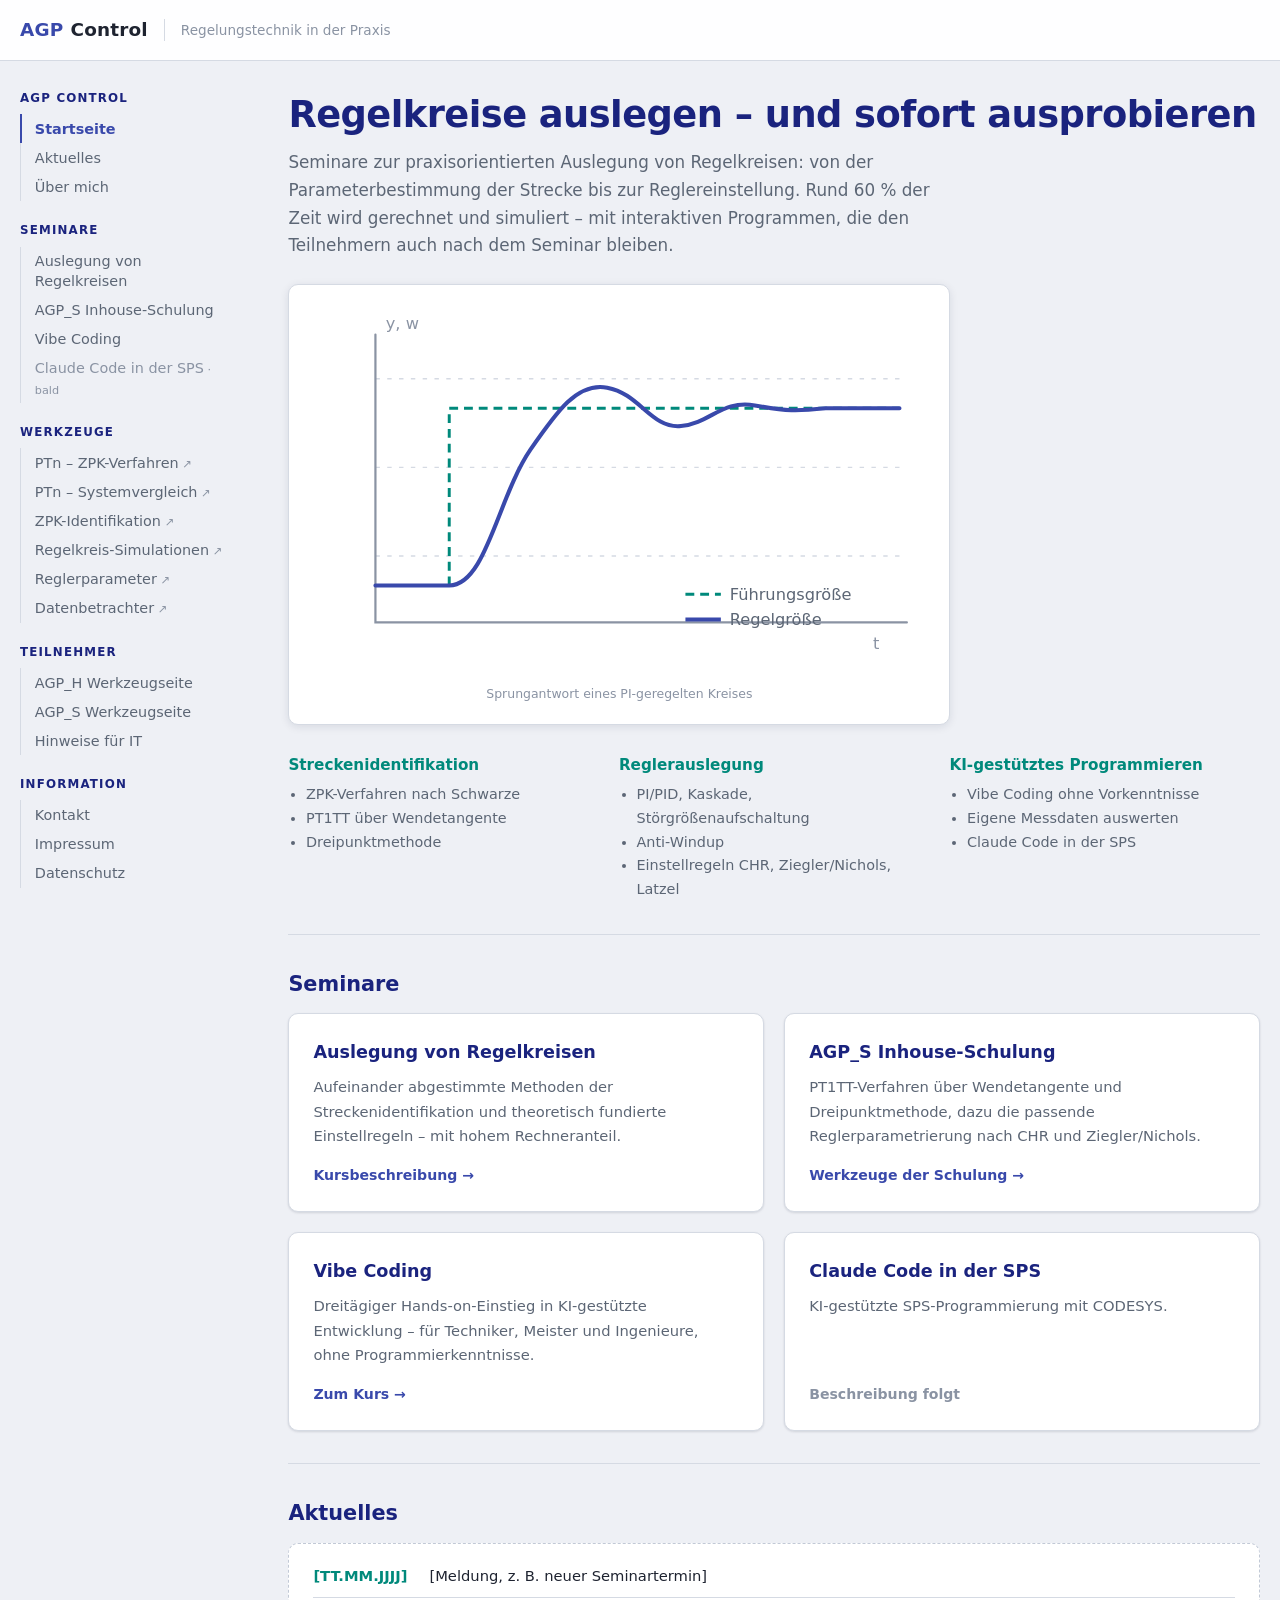
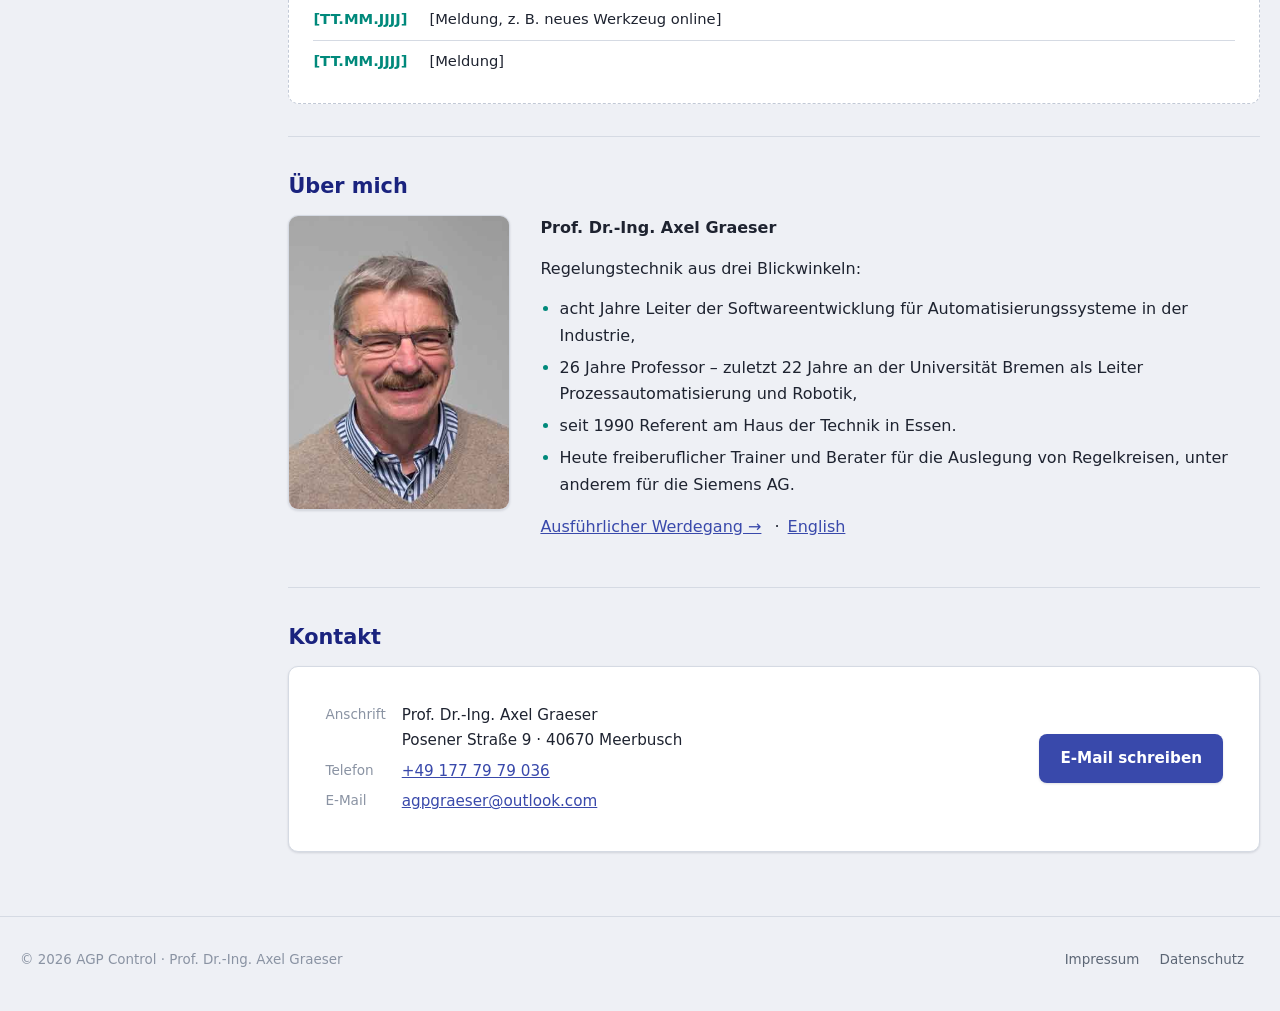
==== index.html @ 78b6de23 "Kurzprofil als Aufzaehlung (Startseite, ueber-mich, about) Co-Authored-By: Claude Opus 5.5 <noreply@" ====
<!DOCTYPE html>
<html lang="de">
<head>
  <meta charset="UTF-8" />
  <meta name="viewport" content="width=device-width, initial-scale=1.0" />
  <title>AGP Control – Regelungstechnik in der Praxis</title>
  <meta name="description" content="Seminare zur praxisorientierten Auslegung von Regelkreisen und interaktive Web-Programme zur Streckenidentifikation und Reglereinstellung." />
  <link rel="stylesheet" href="stil/agp-design-system.css" />
  <link rel="stylesheet" href="stil/seite.css" />
  <script src="stil/navigation.js" defer></script>
</head>
<body class="ohne-js">

<a class="skip" href="#inhalt">Zum Inhalt springen</a>

<!-- Die Navigationsleiste steht NICHT hier, sondern in stil/navigation.js. -->

<header class="kopf">
  <div class="wrap">
    <a class="marke" href="index.html"><b>AGP</b> Control</a>
    <span class="unterzeile">Regelungstechnik in der Praxis</span>
    <!-- Menü-Knopf für schmale Bildschirme setzt navigation.js hier ein -->
  </div>
</header>

<div class="rahmen">

  <nav id="seitennav" class="seitennav" aria-label="Hauptnavigation">
    <a href="index.html">Startseite</a>
  </nav>

  <main id="inhalt" class="inhalt">

    <!-- ===================== Willkommen ===================== -->
    <section>
      <h1>Regelkreise auslegen – und sofort ausprobieren</h1>
      <p class="vorspann">
        Seminare zur praxisorientierten Auslegung von Regelkreisen: von der
        Parameterbestimmung der Strecke bis zur Reglereinstellung. Rund
        60&nbsp;% der Zeit wird gerechnet und simuliert – mit interaktiven
        Programmen, die den Teilnehmern auch nach dem Seminar bleiben.
      </p>

      <figure class="hero-bild">
        <svg viewBox="0 0 420 250" role="img" aria-label="Sprungantwort eines geregelten Systems: Führungsgröße als Sprung, Regelgröße mit leichtem Überschwingen">
          <g stroke="var(--agp-border)" stroke-width="1">
            <line x1="45" y1="50"  x2="400" y2="50"  stroke-dasharray="3 5" />
            <line x1="45" y1="110" x2="400" y2="110" stroke-dasharray="3 5" />
            <line x1="45" y1="170" x2="400" y2="170" stroke-dasharray="3 5" />
          </g>
          <path d="M45 20 V215 H405" stroke="var(--agp-ink-faint)" stroke-width="1.5" fill="none" stroke-linecap="round" />
          <text x="52" y="16" font-size="11" fill="var(--agp-ink-faint)">y, w</text>
          <text x="382" y="233" font-size="11" fill="var(--agp-ink-faint)">t</text>
          <path d="M45 190 H95 V70 H400" fill="none"
                stroke="var(--agp-accent)" stroke-width="2" stroke-dasharray="6 4" />
          <path d="M45 190 H95
                   C 120 190 128 130 150 98
                   C 168 72 182 52 202 56
                   C 224 60 232 84 252 82
                   C 272 80 280 64 302 68
                   C 324 72 330 72 350 70
                   H400"
                fill="none" stroke="var(--agp-brand)" stroke-width="2.75"
                stroke-linecap="round" stroke-linejoin="round" />
          <g font-size="11" fill="var(--agp-ink-muted)">
            <line x1="255" y1="196" x2="279" y2="196" stroke="var(--agp-accent)" stroke-width="2" stroke-dasharray="6 4" />
            <text x="285" y="200">Führungsgröße</text>
            <line x1="255" y1="213" x2="279" y2="213" stroke="var(--agp-brand)" stroke-width="2.75" />
            <text x="285" y="217">Regelgröße</text>
          </g>
        </svg>
        <figcaption>Sprungantwort eines PI-geregelten Kreises</figcaption>
      </figure>

      <dl class="kompetenzen">
        <div>
          <dt>Streckenidentifikation</dt>
          <dd><ul>
            <li>ZPK-Verfahren nach Schwarze</li>
            <li>PT1TT über Wendetangente</li>
            <li>Dreipunktmethode</li>
          </ul></dd>
        </div>
        <div>
          <dt>Reglerauslegung</dt>
          <dd><ul>
            <li>PI/PID, Kaskade, Störgrößenaufschaltung</li>
            <li>Anti-Windup</li>
            <li>Einstellregeln CHR, Ziegler/Nichols, Latzel</li>
          </ul></dd>
        </div>
        <div>
          <dt>KI-gestütztes Programmieren</dt>
          <dd><ul>
            <li>Vibe Coding ohne Vorkenntnisse</li>
            <li>Eigene Messdaten auswerten</li>
            <li>Claude Code in der SPS</li>
          </ul></dd>
        </div>
      </dl>
    </section>

    <!-- ===================== Seminare ===================== -->
    <section id="seminare">
      <h2>Seminare</h2>
      <div class="raster raster-2">
        <a class="karte" href="hdt-kurs.html">
          <h3>Auslegung von Regelkreisen</h3>
          <p>Aufeinander abgestimmte Methoden der Streckenidentifikation und
             theoretisch fundierte Einstellregeln – mit hohem Rechneranteil.</p>
          <span class="pfeil">Kursbeschreibung →</span>
        </a>
        <a class="karte" href="siemens.html">
          <h3>AGP_S Inhouse-Schulung</h3>
          <p>PT1TT-Verfahren über Wendetangente und Dreipunktmethode, dazu die
             passende Reglerparametrierung nach CHR und Ziegler/Nichols.</p>
          <span class="pfeil">Werkzeuge der Schulung →</span>
        </a>
        <a class="karte" href="vibecoding.html">
          <h3>Vibe Coding</h3>
          <p>Dreitägiger Hands-on-Einstieg in KI-gestützte Entwicklung – für
             Techniker, Meister und Ingenieure, ohne Programmierkenntnisse.</p>
          <span class="pfeil">Zum Kurs →</span>
        </a>
        <div class="karte">
          <h3>Claude Code in der SPS</h3>
          <p>KI-gestützte SPS-Programmierung mit CODESYS.</p>
          <span class="pfeil" style="color:var(--agp-ink-faint)">Beschreibung folgt</span>
        </div>
      </div>
    </section>

    <!-- ===================== Aktuelles ===================== -->
    <section id="aktuelles">
      <h2>Aktuelles</h2>
      <div class="meldungen">
        <!-- Neueste Meldung oben. Platzhalter – Inhalte bitte ersetzen. -->
        <ol>
          <li><time>[TT.MM.JJJJ]</time><span>[Meldung, z.&nbsp;B. neuer Seminartermin]</span></li>
          <li><time>[TT.MM.JJJJ]</time><span>[Meldung, z.&nbsp;B. neues Werkzeug online]</span></li>
          <li><time>[TT.MM.JJJJ]</time><span>[Meldung]</span></li>
        </ol>
      </div>
    </section>

    <!-- ===================== Über mich ===================== -->
    <section id="profil">
      <h2>Über mich</h2>
      <div class="profil">
        <img class="profil-foto" src="bilder/portrait-graeser.jpg"
             width="355" height="473" loading="lazy"
             alt="Porträt Prof. Dr.-Ing. Axel Graeser" />
        <div>
          <p><strong>Prof. Dr.-Ing. Axel Graeser</strong></p>
          <!-- Kurzprofil aus 20_Texte\ueber-mich.md -->
          <p>Regelungstechnik aus drei Blickwinkeln:</p>
          <ul class="profil-liste">
            <li>acht Jahre Leiter der Softwareentwicklung für Automatisierungssysteme in der Industrie,</li>
            <li>26&nbsp;Jahre Professor – zuletzt 22&nbsp;Jahre an der Universität Bremen als Leiter Prozessautomatisierung und Robotik,</li>
            <li>seit 1990 Referent am Haus der Technik in Essen.</li>
            <li>Heute freiberuflicher Trainer und Berater für die Auslegung von Regelkreisen, unter anderem für die Siemens AG.</li>
          </ul>
          <p><a href="ueber-mich.html">Ausführlicher Werdegang →</a>
             &ensp;·&ensp;<a href="about.html" hreflang="en" lang="en">English</a></p>
        </div>
      </div>
    </section>

    <!-- ===================== Kontakt ===================== -->
    <section id="kontakt">
      <h2>Kontakt</h2>
      <div class="kontakt-karte">
        <dl>
          <dt>Anschrift</dt>
          <dd>Prof. Dr.-Ing. Axel Graeser<br />Posener Straße 9 · 40670 Meerbusch</dd>
          <dt>Telefon</dt>
          <dd><a href="tel:+491777979036">+49 177 79 79 036</a></dd>
          <dt>E-Mail</dt>
          <dd><a href="mailto:agpgraeser@outlook.com">agpgraeser@outlook.com</a></dd>
        </dl>
        <a class="btn btn-voll" href="mailto:agpgraeser@outlook.com">E-Mail schreiben</a>
      </div>
    </section>

  </main>
</div>

<footer class="fuss">
  <div class="wrap" style="width:min(1240px, 100% - 2.5rem)">
    <span>© 2026 AGP Control · Prof. Dr.-Ing. Axel Graeser</span>
    <span>
      <a href="impressum.html">Impressum</a>
      <a href="datenschutz.html">Datenschutz</a>
    </span>
  </div>
</footer>

</body>
</html>
---- stil/agp-design-system.css ----
/* ============================================================================
   AGP·Control – Design System  v1.0
   Gemeinsame Designsprache für die Regelungstechnik-Web-Apps
   (PT1TT, PTkPTn, RegelkreisZustandsDemo, HdT-PI-Regelkreis, …)

   Einbinden:   <link rel="stylesheet" href="agp-design-system.css">
   Alle Klassen/Variablen sind mit  agp-  bzw.  --agp-  präfixiert, damit sie
   nicht mit vorhandenem App-CSS oder MUI kollidieren.

   Aufbau:  1) Tokens  2) App-Shell  3) Karten  4) Formulare/Felder
            5) Segmented Control  6) Checkbox/Toggle  7) Buttons
            8) Badges/Hinweise  9) Diagramm-Karten  10) Dark Mode
   ========================================================================== */

/* ── 1) Design-Tokens ─────────────────────────────────────────────────── */
:root {
  /* Markenfarben (aus dem Bestand der Apps abgeleitet) */
  --agp-brand:        #3949ab;   /* Indigo – Primärfarbe, Buttons, aktive Zustände */
  --agp-brand-strong: #283593;
  --agp-brand-deep:   #1a237e;   /* Header-Verlauf, Überschriften */
  --agp-brand-tint:   #e8eaf6;   /* helle Fläche, Sekundärbutton */
  --agp-accent:       #00897b;   /* Teal – Messgrößen / Stellgröße / Datenspur */

  /* Semantische Farben (getrennt vom Marken-Akzent) */
  --agp-ok:      #2e7d32;
  --agp-ok-bg:   #e8f5e9;
  --agp-ok-brd:  #a5d6a7;
  --agp-warn:    #8d6e00;
  --agp-warn-bg: #fff8e1;
  --agp-warn-brd:#ffe082;
  --agp-err:     #c62828;
  --agp-err-bg:  #ffebee;
  --agp-err-brd: #ef9a9a;

  /* Neutrale – leicht ins Indigo gezogen, damit sie „gewählt“ wirken */
  --agp-bg:      #eef0f5;   /* Seitenhintergrund */
  --agp-surface: #ffffff;   /* Karten, Panel */
  --agp-surface-2:#f7f8fb;  /* eingebettete Fläche, Input-Hintergrund */
  --agp-border:  #d5dae3;
  --agp-border-strong:#c2c9d6;
  --agp-ink:     #1e2330;   /* Haupttext */
  --agp-ink-muted:#5c6675;  /* Labels, Sekundärtext */
  --agp-ink-faint:#8a93a3;  /* Hinweise, Einheiten */

  /* Radien / Schatten / Ringe */
  --agp-r-sm: 6px;
  --agp-r-md: 8px;
  --agp-r-lg: 10px;
  --agp-shadow-1: 0 1px 3px rgba(20,28,55,.08), 0 1px 2px rgba(20,28,55,.06);
  --agp-shadow-2: 0 2px 8px rgba(20,28,55,.10);
  --agp-ring: 0 0 0 3px rgba(57,73,171,.28);   /* Fokusring */

  /* Typografie – ehrliche System-Stacks (keine externen Fonts, kein CDN) */
  --agp-font: system-ui, -apple-system, "Segoe UI", Roboto, Arial, sans-serif;
  --agp-mono: ui-monospace, "Cascadia Code", "Segoe UI Mono", Consolas, monospace;
  --agp-fs-xs: 0.72rem;
  --agp-fs-sm: 0.82rem;   /* Standard-UI-Größe der Apps */
  --agp-fs-md: 0.9rem;
  --agp-fs-lg: 1rem;
  --agp-fs-xl: 1.25rem;

  /* Abstände (4er-Raster) */
  --agp-sp-1: 4px;
  --agp-sp-2: 8px;
  --agp-sp-3: 12px;
  --agp-sp-4: 16px;
  --agp-sp-5: 24px;

  /* Kennzahlen der App-Shell */
  --agp-panel-min: 300px;  /* Mindestbreite des Parameter-Panels (Schutz auf schmalen Screens) */
  --agp-header-h: 56px;
}

/* ── 2) App-Shell: Header + Links/Rechts-Layout ───────────────────────── */
.agp-app {
  font-family: var(--agp-font);
  color: var(--agp-ink);
  background: var(--agp-bg);
  min-height: 100vh;
}

.agp-header {
  height: var(--agp-header-h);
  background: linear-gradient(100deg, var(--agp-brand-deep), var(--agp-brand-strong));
  color: #fff;
  display: flex;
  align-items: center;
  gap: var(--agp-sp-3);
  padding: 0 var(--agp-sp-4);
  box-shadow: var(--agp-shadow-2);
}
/* Markenzeichen + Wortmarke (Wiedererkennung über alle Apps) */
.agp-brand { display: flex; align-items: center; gap: 10px; }
.agp-brand__mark { width: 30px; height: 30px; flex: 0 0 auto; display: block; }
.agp-brand__word {
  font-weight: 700; font-size: var(--agp-fs-md); letter-spacing: .02em; white-space: nowrap;
}
.agp-brand__word b { font-weight: 800; }
.agp-header__sep { width: 1px; height: 26px; background: rgba(255,255,255,.28); }
.agp-header__title { font-size: var(--agp-fs-md); font-weight: 600; }
.agp-header__title small { display: block; font-size: var(--agp-fs-xs); opacity: .72; font-weight: 400; }
.agp-header__spacer { margin-left: auto; }
.agp-header__actions { display: flex; align-items: center; gap: var(--agp-sp-2); }

/* Zwei-Spalten-Arbeitsfläche: 1/3 Parameter links, 2/3 Ausgabe rechts.
   1fr:2fr ergibt exakt das bevorzugte Verhältnis; minmax schützt das Panel
   auf schmalen Bildschirmen vor dem Zusammenquetschen. */
.agp-workspace {
  display: grid;
  grid-template-columns: minmax(var(--agp-panel-min), 1fr) 2fr;
  gap: var(--agp-sp-3);
  padding: var(--agp-sp-3);
  align-items: start;
}
.agp-panel { display: flex; flex-direction: column; gap: var(--agp-sp-3); }
.agp-output { display: flex; flex-direction: column; gap: var(--agp-sp-3); min-width: 0; }

@media (max-width: 860px) {
  .agp-workspace { grid-template-columns: 1fr; }
}

/* ── 3) Karten ────────────────────────────────────────────────────────── */
.agp-card {
  background: var(--agp-surface);
  border: 1px solid var(--agp-border);
  border-radius: var(--agp-r-lg);
  box-shadow: var(--agp-shadow-1);
  padding: var(--agp-sp-3) var(--agp-sp-4) var(--agp-sp-4);
}
.agp-card__head {
  display: flex; align-items: center; justify-content: space-between; gap: var(--agp-sp-2);
  margin: 0 0 var(--agp-sp-3);
  padding-bottom: var(--agp-sp-2);
  border-bottom: 1px solid var(--agp-border);
}
.agp-card__title {
  margin: 0;
  font-size: var(--agp-fs-sm);
  font-weight: 700;
  letter-spacing: .04em;
  text-transform: uppercase;
  color: var(--agp-brand-deep);
  display: flex; align-items: center; gap: 8px;
}
/* dezenter farbiger Punkt statt Emoji – konsistent, druckbar */
.agp-card__title::before {
  content: ""; width: 8px; height: 8px; border-radius: 50%;
  background: var(--agp-accent); flex: 0 0 auto;
}
.agp-card__title.is-brand::before { background: var(--agp-brand); }

/* ── 4) Formulare: kompaktes Label/Wert-Raster ────────────────────────── */
/* Dichte wie in den kompakten Apps: Paare aus Label + schmalem Zahlenfeld. */
.agp-grid {
  display: grid;
  grid-template-columns: repeat(var(--agp-grid-cols, 2), max-content minmax(76px, 1fr));
  column-gap: var(--agp-sp-2);
  row-gap: var(--agp-sp-2);
  align-items: center;
}
.agp-grid--1 { --agp-grid-cols: 1; }
.agp-grid--2 { --agp-grid-cols: 2; }
.agp-grid--3 { --agp-grid-cols: 3; }

/* Volle Label/Wert-Zeile (breite Felder, Textfelder) */
.agp-field { display: flex; align-items: center; justify-content: space-between; gap: var(--agp-sp-2); }

.agp-label {
  font-size: var(--agp-fs-sm);
  font-weight: 500;
  color: var(--agp-ink-muted);
  white-space: nowrap;
}
.agp-label--help { cursor: help; border-bottom: 1px dotted var(--agp-border-strong); }

.agp-input, .agp-select, .agp-textarea {
  width: 100%;
  min-width: 0;                /* darf im Grid/Flex schrumpfen */
  max-width: 100%;
  box-sizing: border-box;
  font-family: inherit;
  font-size: var(--agp-fs-sm);
  color: var(--agp-ink);
  background: var(--agp-surface-2);
  border: 1px solid var(--agp-border);
  border-radius: var(--agp-r-sm);
  padding: 5px 8px;
  transition: border-color .15s, box-shadow .15s, background .15s;
}
.agp-input { text-align: right; font-variant-numeric: tabular-nums; }
.agp-input--text { text-align: left; font-variant-numeric: normal; }   /* für Namen, Vektoren usw. */
.agp-textarea { text-align: left; font-family: var(--agp-mono); resize: vertical; min-height: 54px; }
.agp-input:focus, .agp-select:focus, .agp-textarea:focus {
  outline: none;
  border-color: var(--agp-brand);
  background: var(--agp-surface);
  box-shadow: var(--agp-ring);
}
.agp-input:disabled, .agp-select:disabled { opacity: .45; cursor: not-allowed; }

/* Berechnetes / schreibgeschütztes Feld – grün (Bestandskonvention der Apps) */
.agp-input--readonly {
  background: var(--agp-ok-bg);
  border-color: var(--agp-ok-brd);
  color: var(--agp-ok);
  font-weight: 600;
}
/* Fehlerhafter Wert */
.agp-input--error { border-color: var(--agp-err); background: var(--agp-err-bg); }

.agp-hint { font-size: var(--agp-fs-xs); color: var(--agp-ink-faint); margin-top: -2px; }
.agp-unit { font-size: var(--agp-fs-xs); color: var(--agp-ink-faint); }

/* ── 5) Segmented Control ─────────────────────────────────────────────── */
/* EIN Muster für „zwischen Darstellungen wählen“ – ersetzt die bisher
   uneinheitlichen ToggleButtonGroup (PT1TT) und <select> (Regelkreis). */
.agp-segmented {
  display: inline-flex;
  background: var(--agp-surface-2);
  border: 1px solid var(--agp-border);
  border-radius: var(--agp-r-md);
  padding: 2px;
  gap: 2px;
  max-width: 100%;
  overflow-x: auto;
}
.agp-segmented button {
  appearance: none; border: none; cursor: pointer;
  font-family: inherit; font-size: var(--agp-fs-sm); font-weight: 600; white-space: nowrap;
  color: var(--agp-ink-muted);
  background: transparent;
  padding: 5px 12px;
  border-radius: 6px;
  transition: background .15s, color .15s, box-shadow .15s;
}
.agp-segmented button:hover:not([aria-pressed="true"]) { color: var(--agp-ink); }
.agp-segmented button[aria-pressed="true"] {
  background: var(--agp-brand);
  color: #fff;
  box-shadow: var(--agp-shadow-1);
}
.agp-segmented button:disabled { opacity: .4; cursor: not-allowed; }

/* ── 6) Checkbox / Toggle-Zeile ───────────────────────────────────────── */
.agp-check {
  display: flex; align-items: center; gap: var(--agp-sp-2);
  font-size: var(--agp-fs-sm); color: var(--agp-ink-muted); cursor: pointer;
}
.agp-check input[type="checkbox"] {
  width: 17px; height: 17px; accent-color: var(--agp-brand); cursor: pointer; flex: 0 0 auto;
}
.agp-check--switch input[type="checkbox"] { width: 34px; height: 18px; }  /* optionaler Schalter-Look via accent */

/* ── 7) Buttons ───────────────────────────────────────────────────────── */
.agp-btn {
  appearance: none; cursor: pointer; font-family: inherit;
  font-size: var(--agp-fs-sm); font-weight: 600; line-height: 1;
  display: inline-flex; align-items: center; justify-content: center; gap: 6px;
  padding: 8px 14px;
  border-radius: var(--agp-r-md);
  border: 1px solid transparent;
  transition: background .15s, border-color .15s, opacity .15s, transform .05s;
}
.agp-btn:active { transform: translateY(1px); }
.agp-btn:focus-visible { outline: none; box-shadow: var(--agp-ring); }
.agp-btn:disabled { opacity: .45; cursor: not-allowed; }
.agp-btn--primary   { background: var(--agp-brand); color: #fff; }
.agp-btn--primary:hover:not(:disabled)   { background: var(--agp-brand-strong); }
.agp-btn--secondary { background: var(--agp-brand-tint); color: var(--agp-brand-strong); }
.agp-btn--secondary:hover:not(:disabled) { background: #d5d9f0; }
.agp-btn--ghost     { background: transparent; border-color: var(--agp-border-strong); color: var(--agp-ink-muted); }
.agp-btn--ghost:hover:not(:disabled)     { border-color: var(--agp-brand); color: var(--agp-brand); }
.agp-btn--success   { background: var(--agp-ok); color: #fff; }
.agp-btn--success:hover:not(:disabled)   { filter: brightness(1.06); }
.agp-btn--sm { padding: 5px 10px; font-size: var(--agp-fs-xs); }
.agp-btn--block { width: 100%; }
/* Button im Header (auf dem Verlauf) */
.agp-header .agp-btn--ghost { border-color: rgba(255,255,255,.5); color: #fff; }
.agp-header .agp-btn--ghost:hover { background: rgba(255,255,255,.14); color: #fff; }

/* ── 8) Badges / Meldungen ────────────────────────────────────────────── */
.agp-badge {
  display: inline-flex; align-items: center; gap: 6px;
  font-size: var(--agp-fs-xs); font-weight: 600;
  padding: 3px 10px; border-radius: 999px;
  background: rgba(255,255,255,.16); color: #fff;
}
.agp-badge::before { content: ""; width: 7px; height: 7px; border-radius: 50%; background: currentColor; }
.agp-badge.is-ok   { background: rgba(46,125,50,.22);  color: #b9f6ca; }
.agp-badge.is-err  { background: rgba(198,40,40,.24);  color: #ffcdd2; }

/* Inline-Kennwert-Chip (z. B. „YSQ: 0,0421“) */
.agp-chip {
  font-size: var(--agp-fs-xs); color: var(--agp-ink-muted);
  font-variant-numeric: tabular-nums;
  background: var(--agp-surface-2); border: 1px solid var(--agp-border);
  border-radius: 999px; padding: 2px 8px;
}

.agp-msg { border-radius: var(--agp-r-md); padding: 9px 12px; font-size: var(--agp-fs-sm); }
.agp-msg--ok   { background: var(--agp-ok-bg);   border: 1px solid var(--agp-ok-brd);   color: var(--agp-ok); }
.agp-msg--warn { background: var(--agp-warn-bg); border: 1px solid var(--agp-warn-brd); color: var(--agp-warn); }
.agp-msg--err  { background: var(--agp-err-bg);  border: 1px solid var(--agp-err-brd);  color: var(--agp-err); }

/* ── 9) Diagramm-Karte ────────────────────────────────────────────────── */
.agp-chart-card { padding-bottom: var(--agp-sp-2); }
.agp-chart-card .agp-card__head { border-bottom: none; margin-bottom: var(--agp-sp-1); }
.agp-chart { width: 100%; min-height: 220px; }

/* Datenreihen-Farben für Plotly & Co. (als Referenz):
   Regelgröße/Ausgang  var(--agp-brand)   #3949ab
   Sollwert/Führung    #9e9e9e (gestrichelt)
   Stellgröße          var(--agp-accent)  #00897b
   Regelabweichung     var(--agp-err)     #c62828
   Zustände x_i        #8e24aa #fb8c00 #00acc1 #7cb342 #5d4037 … */

/* ── 10) Dark Mode ────────────────────────────────────────────────────── */
/* Token-Ebene umdefinieren; Komponenten oben nutzen nur Tokens. */
@media (prefers-color-scheme: dark) {
  :root {
    --agp-brand:        #7c8cff;
    --agp-brand-strong: #6675e6;
    --agp-brand-deep:   #aab4ff;
    --agp-brand-tint:   #262c40;
    --agp-accent:       #4dd0c4;
    --agp-ok: #81c784; --agp-ok-bg: #17301c; --agp-ok-brd: #2e5a34;
    --agp-warn: #ffcf6b; --agp-warn-bg: #33290b; --agp-warn-brd: #6b5615;
    --agp-err: #ef9a9a; --agp-err-bg: #331314; --agp-err-brd: #6b2b2d;
    --agp-bg: #12151d; --agp-surface: #1b2029; --agp-surface-2: #232a35;
    --agp-border: #2b3240; --agp-border-strong: #3a4353;
    --agp-ink: #e6e9f0; --agp-ink-muted: #a4adbd; --agp-ink-faint: #7a8494;
    --agp-shadow-1: 0 1px 3px rgba(0,0,0,.4);
    --agp-shadow-2: 0 2px 10px rgba(0,0,0,.5);
    --agp-ring: 0 0 0 3px rgba(124,140,255,.35);
  }
  .agp-header { background: linear-gradient(100deg, #1a2033, #232b45); }
}
/* Explizite Umschaltung durch den Nutzer gewinnt in beide Richtungen */
:root[data-theme="light"] {
  --agp-brand: #3949ab; --agp-brand-strong:#283593; --agp-brand-deep:#1a237e;
  --agp-brand-tint:#e8eaf6; --agp-accent:#00897b;
  --agp-bg:#eef0f5; --agp-surface:#fff; --agp-surface-2:#f7f8fb;
  --agp-border:#d5dae3; --agp-border-strong:#c2c9d6;
  --agp-ink:#1e2330; --agp-ink-muted:#5c6675; --agp-ink-faint:#8a93a3;
}
:root[data-theme="dark"] {
  --agp-brand:#7c8cff; --agp-brand-strong:#6675e6; --agp-brand-deep:#aab4ff;
  --agp-brand-tint:#262c40; --agp-accent:#4dd0c4;
  --agp-bg:#12151d; --agp-surface:#1b2029; --agp-surface-2:#232a35;
  --agp-border:#2b3240; --agp-border-strong:#3a4353;
  --agp-ink:#e6e9f0; --agp-ink-muted:#a4adbd; --agp-ink-faint:#7a8494;
}

@media (prefers-reduced-motion: reduce) {
  * { transition: none !important; }
}
---- stil/seite.css ----
/* ---------------------------------------------------------------
   seite.css – Layout von agpcontrol.com
   Setzt auf agp-design-system.css auf: Farben, Radien, Schatten und
   Schriften kommen von dort. Hier steht nur, wie die Seite gebaut ist.
   Eine Datei fuer alle Seiten – wer hier etwas aendert, aendert es
   ueberall.
   --------------------------------------------------------------- */

html { scroll-behavior: smooth; }

body {
  margin: 0;
  background: var(--agp-bg);
  color: var(--agp-ink);
  font-family: var(--agp-font);
  line-height: 1.65;
  -webkit-font-smoothing: antialiased;
}

/* Gemeinsame Spaltenbreite: nie breiter als 1100px, immer 20px Luft */
.wrap { width: min(1100px, 100% - 2.5rem); margin-inline: auto; }

a { color: var(--agp-brand); }

/* Sprungmarke fuer Tastaturnutzer – nur sichtbar, wenn fokussiert */
.skip {
  position: absolute; left: -999px;
  background: var(--agp-brand); color: #fff;
  padding: .6rem 1rem; border-radius: var(--agp-r-md); z-index: 100;
}
.skip:focus { left: 1rem; top: 1rem; }

/* ---------- Marke (Kopfleiste) ---------- */

.marke {
  display: inline-flex; align-items: baseline; gap: .45rem;
  font-size: 1.15rem; font-weight: 700; letter-spacing: .01em;
  color: var(--agp-ink); text-decoration: none;
}
.marke b { color: var(--agp-brand); }


/* ---------- Schaltflaechen ---------- */

.btn {
  display: inline-flex; align-items: center; gap: .5rem;
  padding: .7rem 1.25rem; border-radius: var(--agp-r-md);
  font-weight: 650; font-size: .95rem; text-decoration: none;
  border: 1px solid transparent; cursor: pointer;
  transition: transform .12s ease, box-shadow .12s ease;
}
.btn:hover { transform: translateY(-1px); }
.btn:focus-visible { outline: none; box-shadow: var(--agp-ring); }
.btn-voll { background: var(--agp-brand); color: #fff; box-shadow: var(--agp-shadow-1); }
.btn-voll:hover { background: var(--agp-brand-strong); }
.btn-rand {
  background: var(--agp-surface); color: var(--agp-brand);
  border-color: var(--agp-border-strong);
}
.btn-rand:hover { border-color: var(--agp-brand); }

/* ---------- Grafik im Rahmen ---------- */

.hero-bild {
  background: var(--agp-surface); border: 1px solid var(--agp-border);
  border-radius: var(--agp-r-lg); box-shadow: var(--agp-shadow-2);
  padding: 1.25rem;
}
.hero-bild svg { display: block; width: 100%; height: auto; }
.hero-bild figcaption {
  margin-top: .6rem; font-size: .78rem; color: var(--agp-ink-faint); text-align: center;
}

/* ---------- Abschnitte ---------- */

.block { padding: clamp(2.5rem, 6vw, 4rem) 0; }
.block-hell { background: var(--agp-surface); border-block: 1px solid var(--agp-border); }

.block-kopf { max-width: 60ch; margin-bottom: 2rem; }
.block-kopf .auge {
  display: block; margin-bottom: .4rem;
  font-size: .76rem; font-weight: 700; letter-spacing: .12em;
  text-transform: uppercase; color: var(--agp-accent);
}
.block-kopf h2 {
  margin: 0 0 .5rem; font-size: clamp(1.4rem, 2.6vw, 1.9rem);
  letter-spacing: -0.01em; color: var(--agp-brand-deep);
}
.block-kopf p { margin: 0; color: var(--agp-ink-muted); }

/* ---------- Karten ---------- */

.raster { display: grid; gap: 1.25rem; }
.raster-3 { grid-template-columns: repeat(3, 1fr); }
.raster-2 { grid-template-columns: repeat(2, 1fr); }

.karte {
  display: flex; flex-direction: column;
  background: var(--agp-surface); border: 1px solid var(--agp-border);
  border-radius: var(--agp-r-lg); padding: 1.5rem;
  text-decoration: none; color: inherit;
  box-shadow: var(--agp-shadow-1);
  transition: transform .14s ease, box-shadow .14s ease, border-color .14s ease;
}
.block-hell .karte { background: var(--agp-surface-2); }
a.karte:hover {
  transform: translateY(-3px);
  box-shadow: var(--agp-shadow-2); border-color: var(--agp-brand);
}
.karte h3 { margin: 0 0 .5rem; font-size: 1.1rem; color: var(--agp-brand-deep); }
.karte p  { margin: 0; font-size: .92rem; color: var(--agp-ink-muted); }
.karte .marker {
  width: 38px; height: 38px; margin-bottom: .9rem;
  display: grid; place-items: center; border-radius: var(--agp-r-md);
  background: var(--agp-brand-tint); color: var(--agp-brand);
}
.karte .marker svg { width: 21px; height: 21px; }
.karte .pfeil {
  margin-top: auto; padding-top: 1rem;
  font-size: .88rem; font-weight: 650; color: var(--agp-brand);
}

/* Werkzeugliste: schmaler als die Seminarkarten */
.werkzeug { padding: 1.1rem 1.25rem; }
.werkzeug h3 { font-size: 1rem; margin-bottom: .25rem; }
.werkzeug p  { font-size: .86rem; }

/* ---------- Profil ---------- */

.profil { display: grid; grid-template-columns: 220px 1fr; gap: 2rem; align-items: start; }
.profil-bild {
  aspect-ratio: 1; border-radius: var(--agp-r-lg);
  background: var(--agp-brand-tint); border: 1px dashed var(--agp-border-strong);
  display: grid; place-items: center; text-align: center;
  color: var(--agp-ink-faint); font-size: .8rem; padding: 1rem;
}
.profil p { margin: 0 0 .9rem; max-width: 62ch; }
.profil-liste { margin: 0 0 1rem; padding-left: 1.2rem; max-width: 66ch; }
.profil-liste li { margin-bottom: .35rem; }
.profil-liste li::marker { color: var(--agp-accent); }
.profil-foto {
  display: block; width: 100%; height: auto;
  border-radius: var(--agp-r-lg); border: 1px solid var(--agp-border);
  box-shadow: var(--agp-shadow-1);
}

/* ---------- Kontakt ---------- */

.kontakt-karte {
  background: var(--agp-surface); border: 1px solid var(--agp-border);
  border-radius: var(--agp-r-lg); box-shadow: var(--agp-shadow-1);
  padding: clamp(1.5rem, 3vw, 2.25rem);
  display: grid; grid-template-columns: 1fr auto; gap: 2rem; align-items: center;
}
.kontakt-karte dl { margin: 0; display: grid; grid-template-columns: auto 1fr; gap: .35rem 1rem; }
.kontakt-karte dt { color: var(--agp-ink-faint); font-size: .85rem; }
.kontakt-karte dd { margin: 0; font-size: .95rem; }

/* ---------- Fuss ---------- */

.fuss {
  padding: 2rem 0 2.5rem; margin-top: 1rem;
  border-top: 1px solid var(--agp-border);
  color: var(--agp-ink-faint); font-size: .84rem;
}
.fuss .wrap { display: flex; justify-content: space-between; gap: 1rem; flex-wrap: wrap; }
.fuss a { color: var(--agp-ink-muted); text-decoration: none; margin-right: 1rem; }
.fuss a:hover { color: var(--agp-brand); text-decoration: underline; }

/* ---------- Schmale Bildschirme ---------- */

@media (max-width: 860px) {
  .raster-3, .raster-2 { grid-template-columns: 1fr; }
  .profil { grid-template-columns: 1fr; }
  .profil-bild, .profil-foto { max-width: 180px; }
  .kontakt-karte { grid-template-columns: 1fr; }
  .kontakt-karte .btn { justify-self: start; }
}

/* ===============================================================
   Layout mit linker Navigationsleiste
   Die Leiste selbst fuellt stil/navigation.js.
   =============================================================== */

.kopf {
  position: sticky; top: 0; z-index: 50;
  background: color-mix(in srgb, var(--agp-surface) 92%, transparent);
  backdrop-filter: blur(10px);
  border-bottom: 1px solid var(--agp-border);
}
.kopf .wrap {
  width: min(1240px, 100% - 2.5rem);
  display: flex; align-items: center; gap: 1rem; min-height: 60px;
}
.kopf .unterzeile {
  font-size: .85rem; color: var(--agp-ink-faint);
  padding-left: 1rem; border-left: 1px solid var(--agp-border);
}

.rahmen {
  width: min(1240px, 100% - 2.5rem); margin-inline: auto;
  display: grid; grid-template-columns: 230px minmax(0, 1fr);
  gap: clamp(1.5rem, 3vw, 3rem);
}

/* ---------- Leiste ---------- */

.seitennav {
  position: sticky; top: 60px; align-self: start;
  max-height: calc(100vh - 60px); overflow-y: auto;
  padding: 1.75rem 0 2rem;
  font-size: .9rem;
  scrollbar-width: thin;
}
.seitennav ul { list-style: none; margin: 0 0 1.25rem; padding: 0; border-left: 1px solid var(--agp-border); }
.nav-rubrik {
  margin: 0 0 .35rem;
  font-size: .74rem; font-weight: 700; letter-spacing: .1em;
  text-transform: uppercase; color: var(--agp-brand-deep);
}
.seitennav a, .nav-bald {
  display: block; padding: .28rem .8rem; margin-left: -1px;
  border-left: 2px solid transparent;
  color: var(--agp-ink-muted); text-decoration: none; line-height: 1.4;
}
.seitennav a:hover { color: var(--agp-brand); background: var(--agp-brand-tint); }
.seitennav a:focus-visible { outline: none; box-shadow: var(--agp-ring); }
.seitennav a[aria-current="page"] {
  color: var(--agp-brand); font-weight: 650; border-left-color: var(--agp-brand);
}
.nav-extern { color: var(--agp-ink-faint); font-size: .8em; }
.nav-bald { color: var(--agp-ink-faint); cursor: default; }
.nav-bald::after { content: " · bald"; font-size: .78em; }

.menue-knopf {
  display: none; margin-left: auto;
  align-items: center; gap: .4rem;
  padding: .45rem .8rem; border-radius: var(--agp-r-md);
  border: 1px solid var(--agp-border-strong); background: var(--agp-surface);
  color: var(--agp-ink); font: inherit; font-size: .88rem; font-weight: 600;
  cursor: pointer;
}
.menue-knopf:focus-visible { outline: none; box-shadow: var(--agp-ring); }
.nav-offen .menue-knopf { border-color: var(--agp-brand); color: var(--agp-brand); }

/* ---------- Inhaltsspalte ---------- */

.inhalt { padding: 2rem 0 1rem; }
.inhalt > section { padding: 2rem 0; border-top: 1px solid var(--agp-border); }
.inhalt > section:first-child { padding-top: 0; border-top: 0; }
.inhalt > section[id] { scroll-margin-top: 64px; }   /* Sprungziel nicht unter der Kopfleiste */
.inhalt h1 {
  margin: 0 0 .75rem;
  font-size: clamp(1.6rem, 3.2vw, 2.3rem); line-height: 1.2;
  letter-spacing: -0.015em; color: var(--agp-brand-deep);
}
.inhalt .vorspann { margin: 0 0 1.5rem; max-width: 62ch; font-size: 1.05rem; color: var(--agp-ink-muted); }
.inhalt h2 { margin: 0 0 .75rem; font-size: 1.3rem; color: var(--agp-brand-deep); }
.inhalt .hero-bild { max-width: 620px; margin: 0 0 1.75rem; }

.kompetenzen { display: grid; grid-template-columns: repeat(3, 1fr); gap: 1.25rem; margin: 0; }
.kompetenzen dt { font-weight: 700; color: var(--agp-accent); margin-bottom: .3rem; font-size: .95rem; }
.kompetenzen dd { margin: 0; font-size: .9rem; color: var(--agp-ink-muted); }
.kompetenzen ul { margin: 0; padding-left: 1.1rem; }

/* Nachrichtenkasten – wie bei der Vorlage gestrichelt umrandet */
.meldungen {
  border: 1.5px dashed var(--agp-border-strong); border-radius: var(--agp-r-lg);
  background: var(--agp-surface); padding: 1.25rem 1.5rem;
}
.meldungen ol { list-style: none; margin: 0; padding: 0; }
.meldungen li {
  display: grid; grid-template-columns: 6.5rem 1fr; gap: .75rem;
  padding: .55rem 0; border-top: 1px solid var(--agp-border); font-size: .92rem;
}
.meldungen li:first-child { border-top: 0; padding-top: 0; }
.meldungen time { color: var(--agp-accent); font-weight: 650; font-variant-numeric: tabular-nums; }

.platzhalter { color: var(--agp-ink-faint); font-size: .85rem; }

/* ---------- Textseiten (Impressum, Datenschutz …) ---------- */

.textseite { max-width: 72ch; }
.textseite h2 { font-size: 1.1rem; margin: 2rem 0 .5rem; }
.textseite p, .textseite ul, .textseite address { margin: 0 0 .9rem; }
.textseite address { font-style: normal; }
.textseite ul { padding-left: 1.2rem; }
.textseite li { margin-bottom: .35rem; }
.textseite table { border-collapse: collapse; width: 100%; margin: 0 0 1rem; font-size: .9rem; }
.textseite th, .textseite td {
  text-align: left; vertical-align: top;
  padding: .45rem .6rem; border-bottom: 1px solid var(--agp-border);
}
.textseite th { color: var(--agp-ink-muted); font-weight: 650; }
.textseite .stand { color: var(--agp-ink-faint); font-size: .85rem; }
@media (max-width: 560px) {
  .textseite table, .textseite tbody, .textseite tr, .textseite td { display: block; }
  .textseite thead { display: none; }
  .textseite tr { padding: .5rem 0; border-bottom: 1px solid var(--agp-border); }
  .textseite td { border: 0; padding: .1rem 0; }
  .textseite td:first-child { font-weight: 650; }
}

.textseite code, .inhalt code {
  font-family: var(--agp-mono); font-size: .88em;
  background: var(--agp-surface-2, var(--agp-brand-tint)); padding: 0 .25em; border-radius: 3px;
}
.klein { font-size: .85rem; color: var(--agp-ink-muted); }

/* Hervorgehobener Kasten (Kurzfassung, Hinweis) */
.kasten {
  background: var(--agp-brand-tint); border-left: 4px solid var(--agp-brand);
  border-radius: 0 var(--agp-r-md) var(--agp-r-md) 0;
  padding: .9rem 1.1rem; margin: 1rem 0;
}
.kasten p:last-child { margin-bottom: 0; }

/* ---------- Werkzeugseiten (AGP_H, AGP_S, Vibe Coding) ---------- */

.raster-auto { grid-template-columns: repeat(auto-fill, minmax(230px, 1fr)); }
.karte .symbol { font-size: 1.6rem; line-height: 1; margin-bottom: .6rem; }
.inhalt .zwischentitel {
  margin: 2rem 0 .8rem; font-size: 1.05rem; color: var(--agp-brand-deep);
  display: flex; align-items: baseline; gap: .5rem; flex-wrap: wrap;
}
.inhalt .zwischentitel span { font-size: .82rem; color: var(--agp-ink-muted); font-weight: 400; }

/* Stufen a → b → c (Logik in stil/stufen.js) */
.stufe-status { margin-top: auto; padding-top: .75rem; font-size: .82rem; font-weight: 650; color: var(--agp-brand); }
.karte.gesperrt {
  opacity: .55; cursor: not-allowed; pointer-events: none; box-shadow: none;
}
.karte.gesperrt h3 { color: var(--agp-ink-faint); }
.karte.gesperrt .stufe-status { color: var(--agp-ink-faint); font-weight: 400; }
.karte.erledigt .stufe-status { color: var(--agp-ok); }
.btn-klein {
  background: none; border: 1px solid var(--agp-border-strong); border-radius: var(--agp-r-sm);
  padding: .3rem .8rem; font: inherit; font-size: .82rem; color: var(--agp-ink-muted); cursor: pointer;
}
.btn-klein:hover { border-color: var(--agp-brand); color: var(--agp-brand); }

/* ---------- Werdegang (ueber-mich.html, about.html) ---------- */

.lauf { list-style: none; margin: 0 0 1.5rem; padding: 0; max-width: 78ch; }
.lauf li {
  display: grid; grid-template-columns: 7.5rem minmax(0, 1fr); gap: 1rem;
  padding: .5rem 0; border-top: 1px solid var(--agp-border);
}
.lauf li:first-child { border-top: 0; }
.lauf .jahr { color: var(--agp-accent); font-weight: 650; font-variant-numeric: tabular-nums; white-space: nowrap; }
.inhalt h3.lauf-block {
  margin: 1.5rem 0 .35rem; font-size: .78rem; font-weight: 700;
  letter-spacing: .1em; text-transform: uppercase; color: var(--agp-ink-muted);
}
.gebiete { margin: 0; max-width: 78ch; }
.gebiete dt { font-weight: 700; color: var(--agp-brand-deep); margin-top: .9rem; }
.gebiete dd { margin: .15rem 0 0; color: var(--agp-ink-muted); }
.sprachwahl { font-size: .88rem; margin: -.5rem 0 1.5rem; }
.kopf-person { display: grid; grid-template-columns: 160px 1fr; gap: 1.5rem; align-items: center; margin-bottom: 1rem; }
@media (max-width: 560px) {
  .lauf li { grid-template-columns: 1fr; gap: 0; }
  .kopf-person { grid-template-columns: 110px 1fr; gap: 1rem; }
}

/* Kursbeschreibung */
.inhalt ol.inhaltsliste { padding-left: 1.3rem; max-width: 72ch; }
.inhalt ol.inhaltsliste li { margin-bottom: .45rem; }

/* Drucken: nur der Inhalt */
@media print {
  .kopf, .seitennav, .fuss, .skip { display: none !important; }
  .rahmen { display: block; width: auto; }
  body { background: #fff; }
}

/* Sichtbar markierte Luecke – vor dem Veroeffentlichen fuellen */
.offen {
  background: var(--agp-warn-bg); color: var(--agp-warn);
  border: 1px solid var(--agp-warn-brd); border-radius: var(--agp-r-sm);
  padding: .05rem .35rem; font-size: .88em;
}

/* ---------- schmal: Leiste wird zum Klappmenue ---------- */

@media (max-width: 900px) {
  .rahmen { grid-template-columns: 1fr; }
  .menue-knopf { display: inline-flex; }
  .kopf .unterzeile { display: none; }

  /* Aufgeklappt steht die Liste im normalen Fluss direkt unter dem
     Kopf (kein position:fixed – das verrutscht auf manchen Handys
     unter die Kopfleiste). navigation.js scrollt dafuer nach oben. */
  .seitennav {
    display: none; position: static;
    max-height: none; padding: 1.25rem 0 1.5rem;
    border-bottom: 1px solid var(--agp-border);
    font-size: 1rem;
  }
  .nav-offen .seitennav { display: block; }
  .nav-offen .inhalt { display: none; }     /* Menue statt Inhalt, wie eine eigene Seite */
  .seitennav a, .nav-bald { padding: .5rem .9rem; }

  .kompetenzen { grid-template-columns: 1fr; }
}

/* Ohne JavaScript bleibt die Leiste sichtbar (nur der Notlink) */
@media (max-width: 900px) { .ohne-js .seitennav { display: block; position: static; } }

@media (max-width: 480px) {
  .meldungen li { grid-template-columns: 1fr; gap: .1rem; }
}

/* Wer Bewegung abgestellt hat, bekommt keine */
@media (prefers-reduced-motion: reduce) {
  html { scroll-behavior: auto; }
  .btn, .karte { transition: none; }
  .btn:hover, a.karte:hover { transform: none; }
}
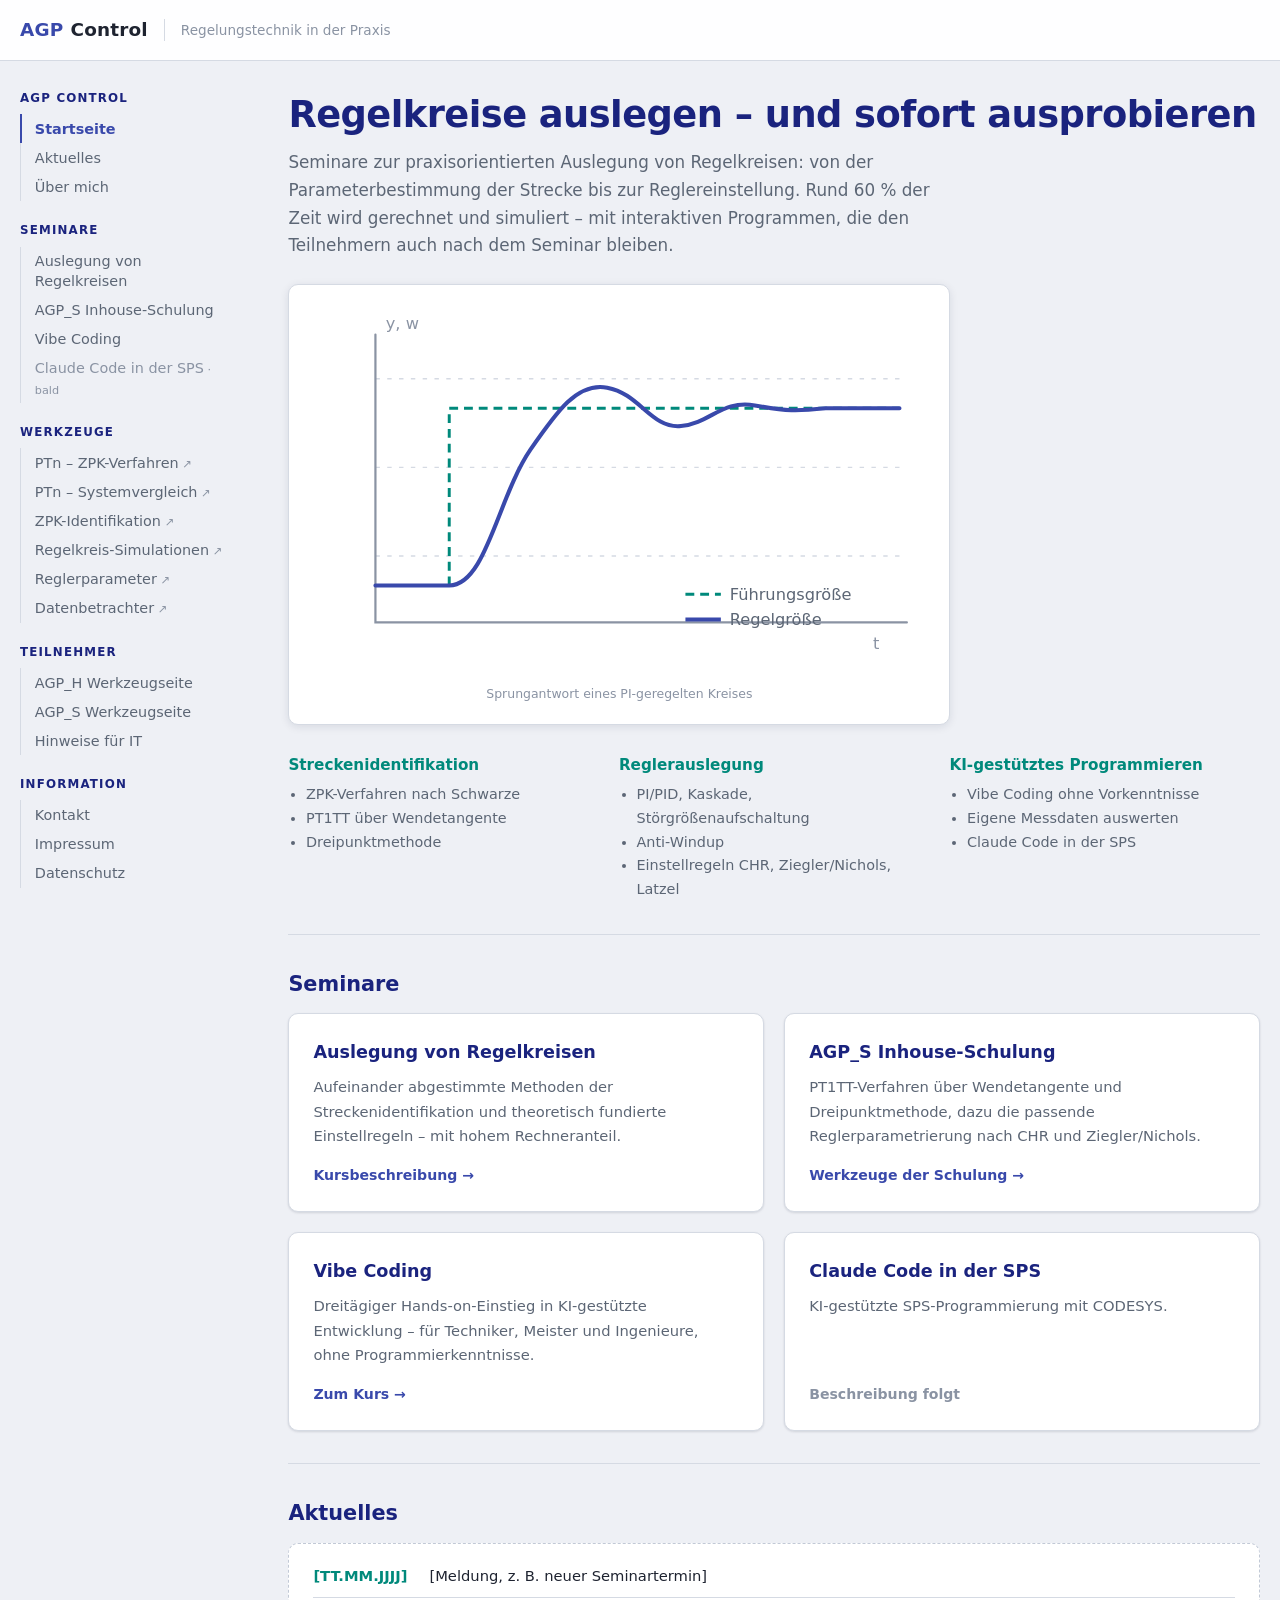
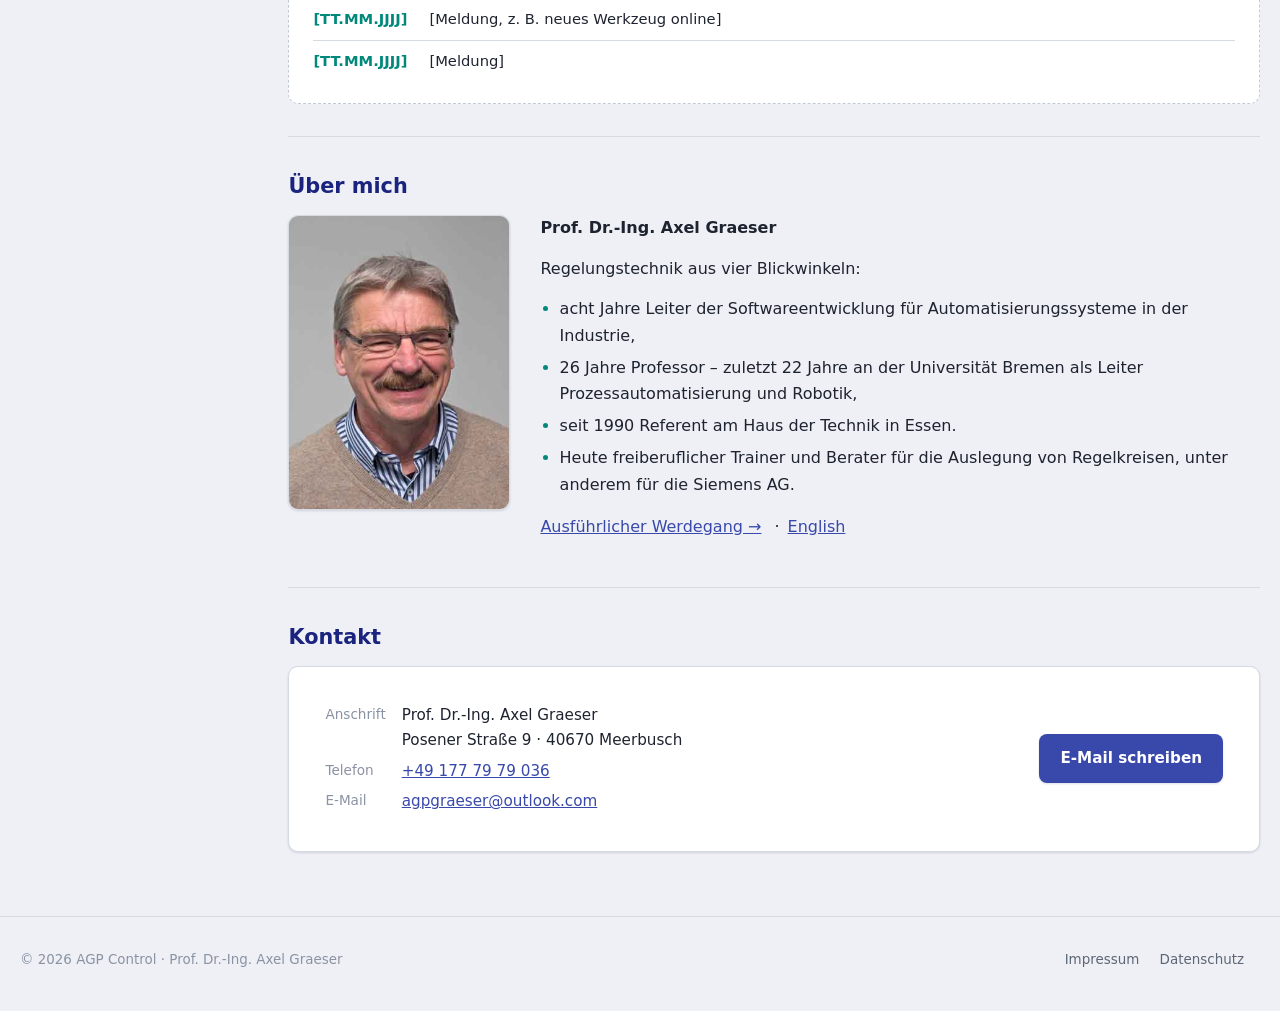
==== commit 7e68f065: "Kurzprofil: vier statt drei Blickwinkel Co-Authored-By: Claude Opus 5.5 <noreply@anthropic.com>" ====
--- a/index.html
+++ b/index.html
@@ -153,7 +153,7 @@
         <div>
           <p><strong>Prof. Dr.-Ing. Axel Graeser</strong></p>
           <!-- Kurzprofil aus 20_Texte\ueber-mich.md -->
-          <p>Regelungstechnik aus drei Blickwinkeln:</p>
+          <p>Regelungstechnik aus vier Blickwinkeln:</p>
           <ul class="profil-liste">
             <li>acht Jahre Leiter der Softwareentwicklung für Automatisierungssysteme in der Industrie,</li>
             <li>26&nbsp;Jahre Professor – zuletzt 22&nbsp;Jahre an der Universität Bremen als Leiter Prozessautomatisierung und Robotik,</li>
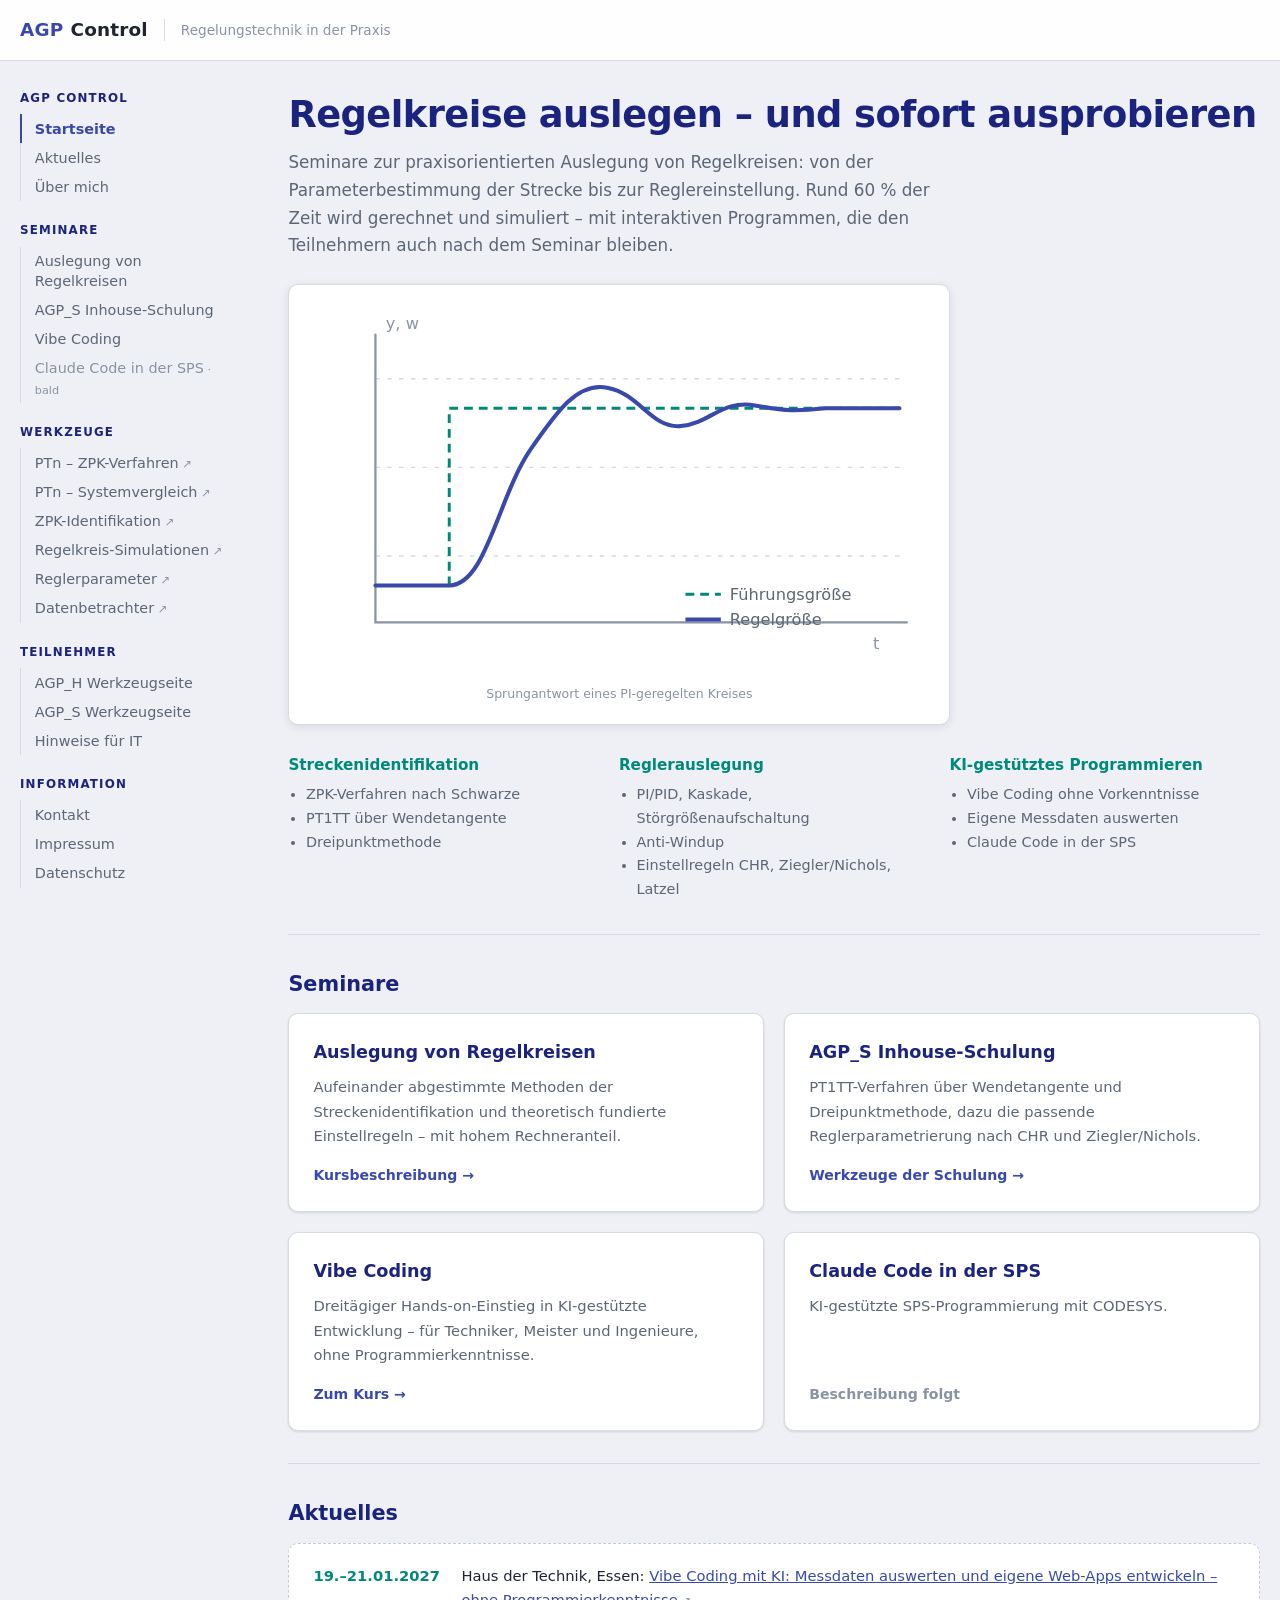
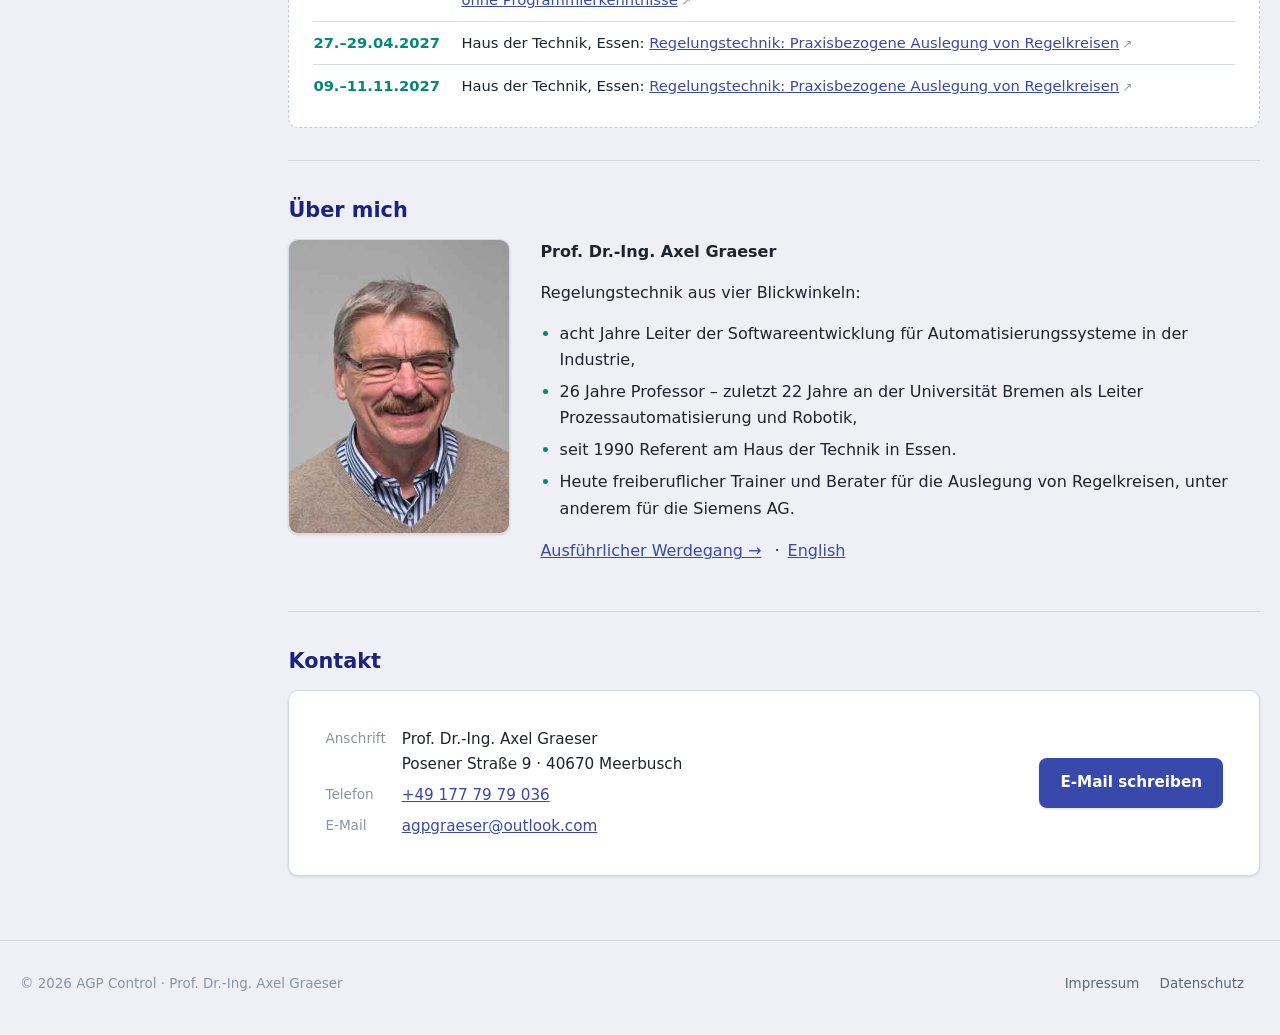
==== commit a7ee54ec: "Aktuelles: drei HdT-Seminartermine statt Platzhalter 19.-21.01.2027 Vibe Coding, 27.-29.04.2027 und " ====
--- a/index.html
+++ b/index.html
@@ -134,11 +134,27 @@
     <section id="aktuelles">
       <h2>Aktuelles</h2>
       <div class="meldungen">
-        <!-- Neueste Meldung oben. Platzhalter – Inhalte bitte ersetzen. -->
+        <!-- Seminartermine chronologisch, nächster Termin oben.
+             Vergangene Termine herausnehmen. -->
         <ol>
-          <li><time>[TT.MM.JJJJ]</time><span>[Meldung, z.&nbsp;B. neuer Seminartermin]</span></li>
-          <li><time>[TT.MM.JJJJ]</time><span>[Meldung, z.&nbsp;B. neues Werkzeug online]</span></li>
-          <li><time>[TT.MM.JJJJ]</time><span>[Meldung]</span></li>
+          <li>
+            <time datetime="2027-01-19">19.–21.01.2027</time>
+            <span>Haus der Technik, Essen:
+              <a href="https://www.hdt.de/vibe-coding-mit-ki-messdaten-auswerten-und-eigene-web-apps-entwickeln-ohne-programmierkenntnisse-vv00062/"
+                 target="_blank" rel="noopener">Vibe Coding mit KI: Messdaten auswerten und eigene Web-Apps entwickeln – ohne Programmierkenntnisse</a><span class="nav-extern" aria-label="(neues Fenster)"> ↗</span></span>
+          </li>
+          <li>
+            <time datetime="2027-04-27">27.–29.04.2027</time>
+            <span>Haus der Technik, Essen:
+              <a href="https://www.hdt.de/regelungstechnik-praxisbezogene-auslegung-von-reglern-h010033048/"
+                 target="_blank" rel="noopener">Regelungstechnik: Praxisbezogene Auslegung von Regelkreisen</a><span class="nav-extern" aria-label="(neues Fenster)"> ↗</span></span>
+          </li>
+          <li>
+            <time datetime="2027-11-09">09.–11.11.2027</time>
+            <span>Haus der Technik, Essen:
+              <a href="https://www.hdt.de/regelungstechnik-praxisbezogene-auslegung-von-reglern-h010033048/"
+                 target="_blank" rel="noopener">Regelungstechnik: Praxisbezogene Auslegung von Regelkreisen</a><span class="nav-extern" aria-label="(neues Fenster)"> ↗</span></span>
+          </li>
         </ol>
       </div>
     </section>
--- a/stil/seite.css
+++ b/stil/seite.css
@@ -270,11 +270,11 @@
 }
 .meldungen ol { list-style: none; margin: 0; padding: 0; }
 .meldungen li {
-  display: grid; grid-template-columns: 6.5rem 1fr; gap: .75rem;
+  display: grid; grid-template-columns: 8.5rem 1fr; gap: .75rem;
   padding: .55rem 0; border-top: 1px solid var(--agp-border); font-size: .92rem;
 }
 .meldungen li:first-child { border-top: 0; padding-top: 0; }
-.meldungen time { color: var(--agp-accent); font-weight: 650; font-variant-numeric: tabular-nums; }
+.meldungen time { color: var(--agp-accent); font-weight: 650; font-variant-numeric: tabular-nums; white-space: nowrap; }
 
 .platzhalter { color: var(--agp-ink-faint); font-size: .85rem; }
 
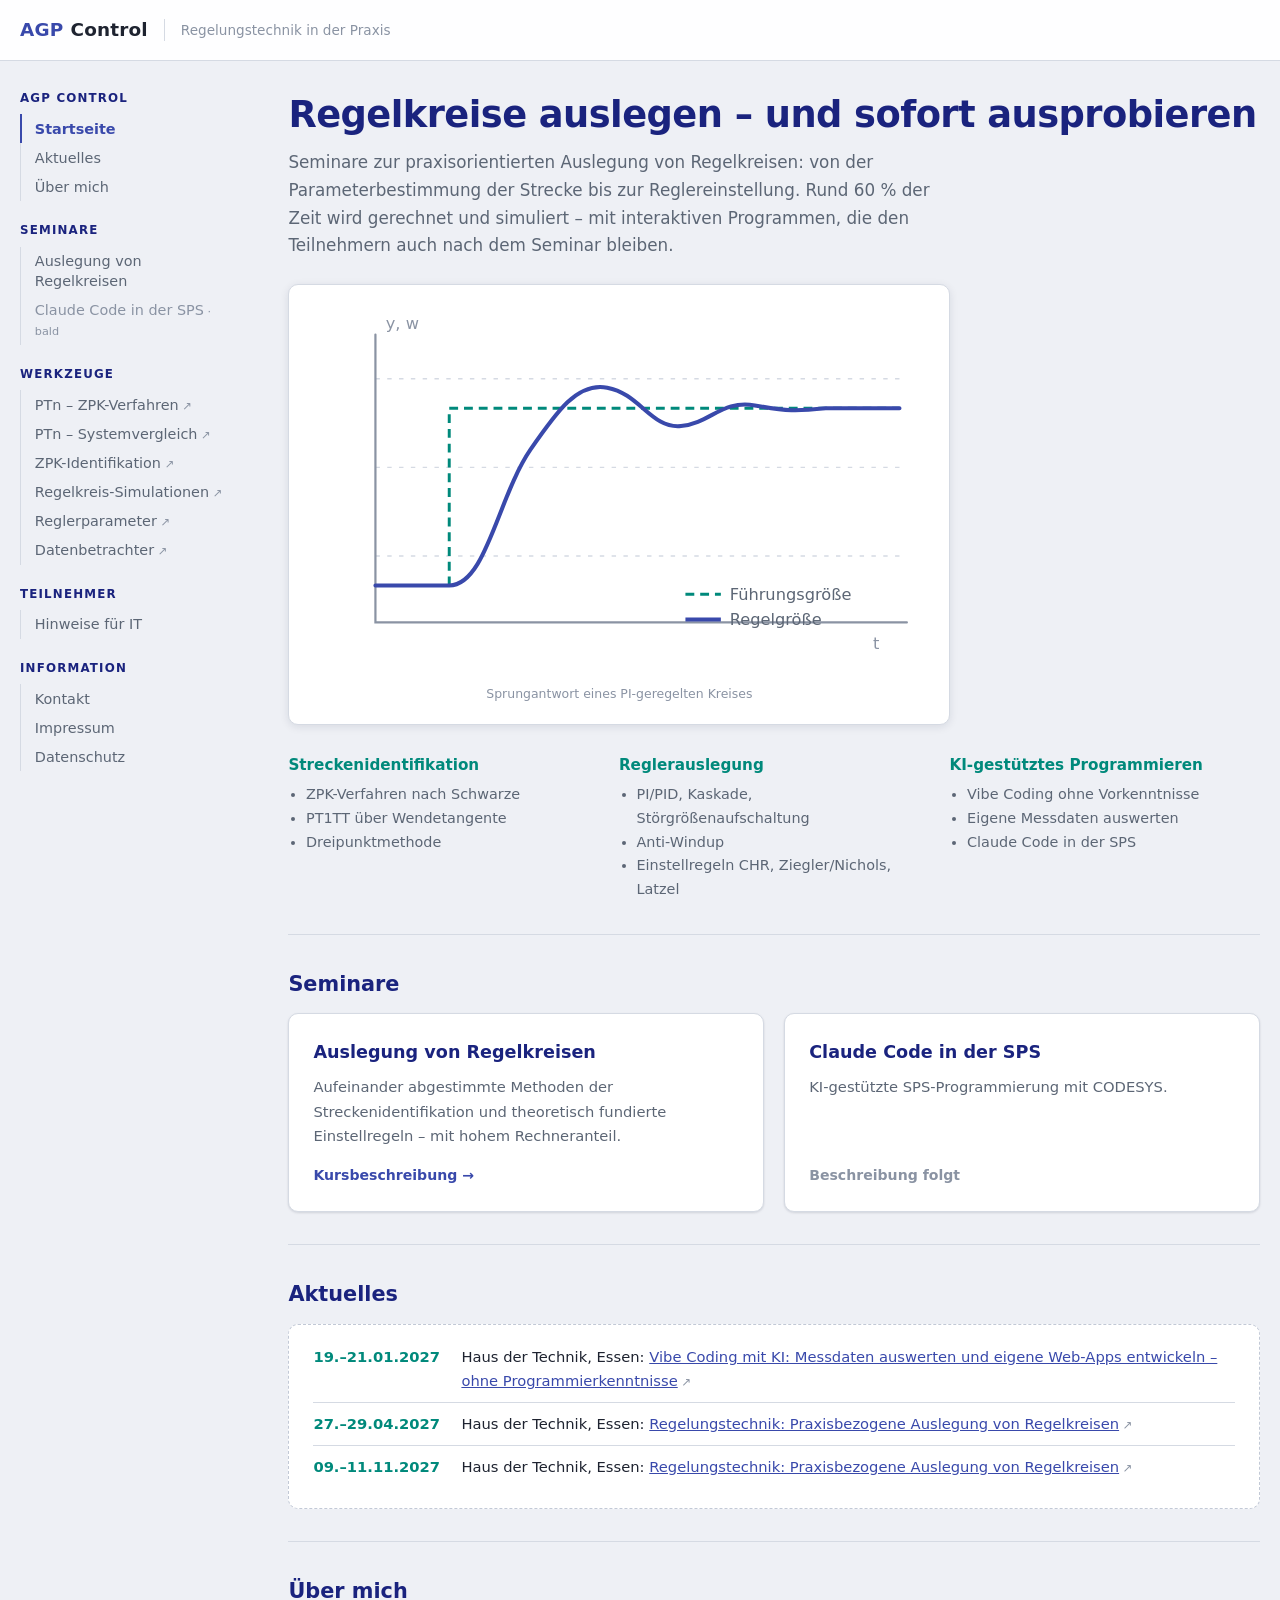
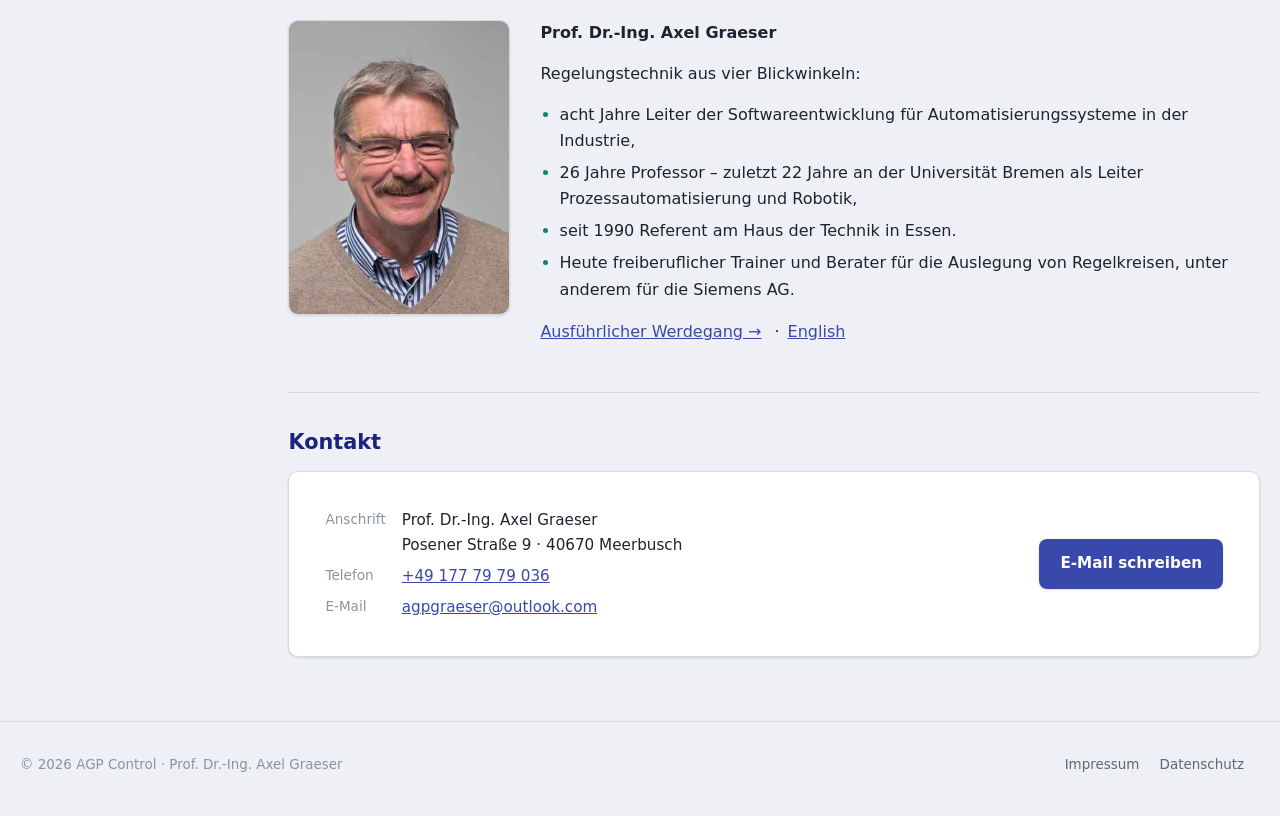
==== commit 44f22518: "Werkzeugseiten voruebergehend ausgeblendet Kacheln AGP_S und Vibe Coding auf der Startseite sowie di" ====
--- a/index.html
+++ b/index.html
@@ -110,6 +110,9 @@
              theoretisch fundierte Einstellregeln – mit hohem Rechneranteil.</p>
           <span class="pfeil">Kursbeschreibung →</span>
         </a>
+        <!-- VORUEBERGEHEND AUSGEBLENDET (2026-11-18, Axel): Werkzeugseiten
+             nicht ueber die Startseite erreichbar. Zum Zurueckholen den
+             Kommentar entfernen, ebenso in stil/navigation.js.
         <a class="karte" href="siemens.html">
           <h3>AGP_S Inhouse-Schulung</h3>
           <p>PT1TT-Verfahren über Wendetangente und Dreipunktmethode, dazu die
@@ -122,6 +125,7 @@
              Techniker, Meister und Ingenieure, ohne Programmierkenntnisse.</p>
           <span class="pfeil">Zum Kurs →</span>
         </a>
+        -->
         <div class="karte">
           <h3>Claude Code in der SPS</h3>
           <p>KI-gestützte SPS-Programmierung mit CODESYS.</p>
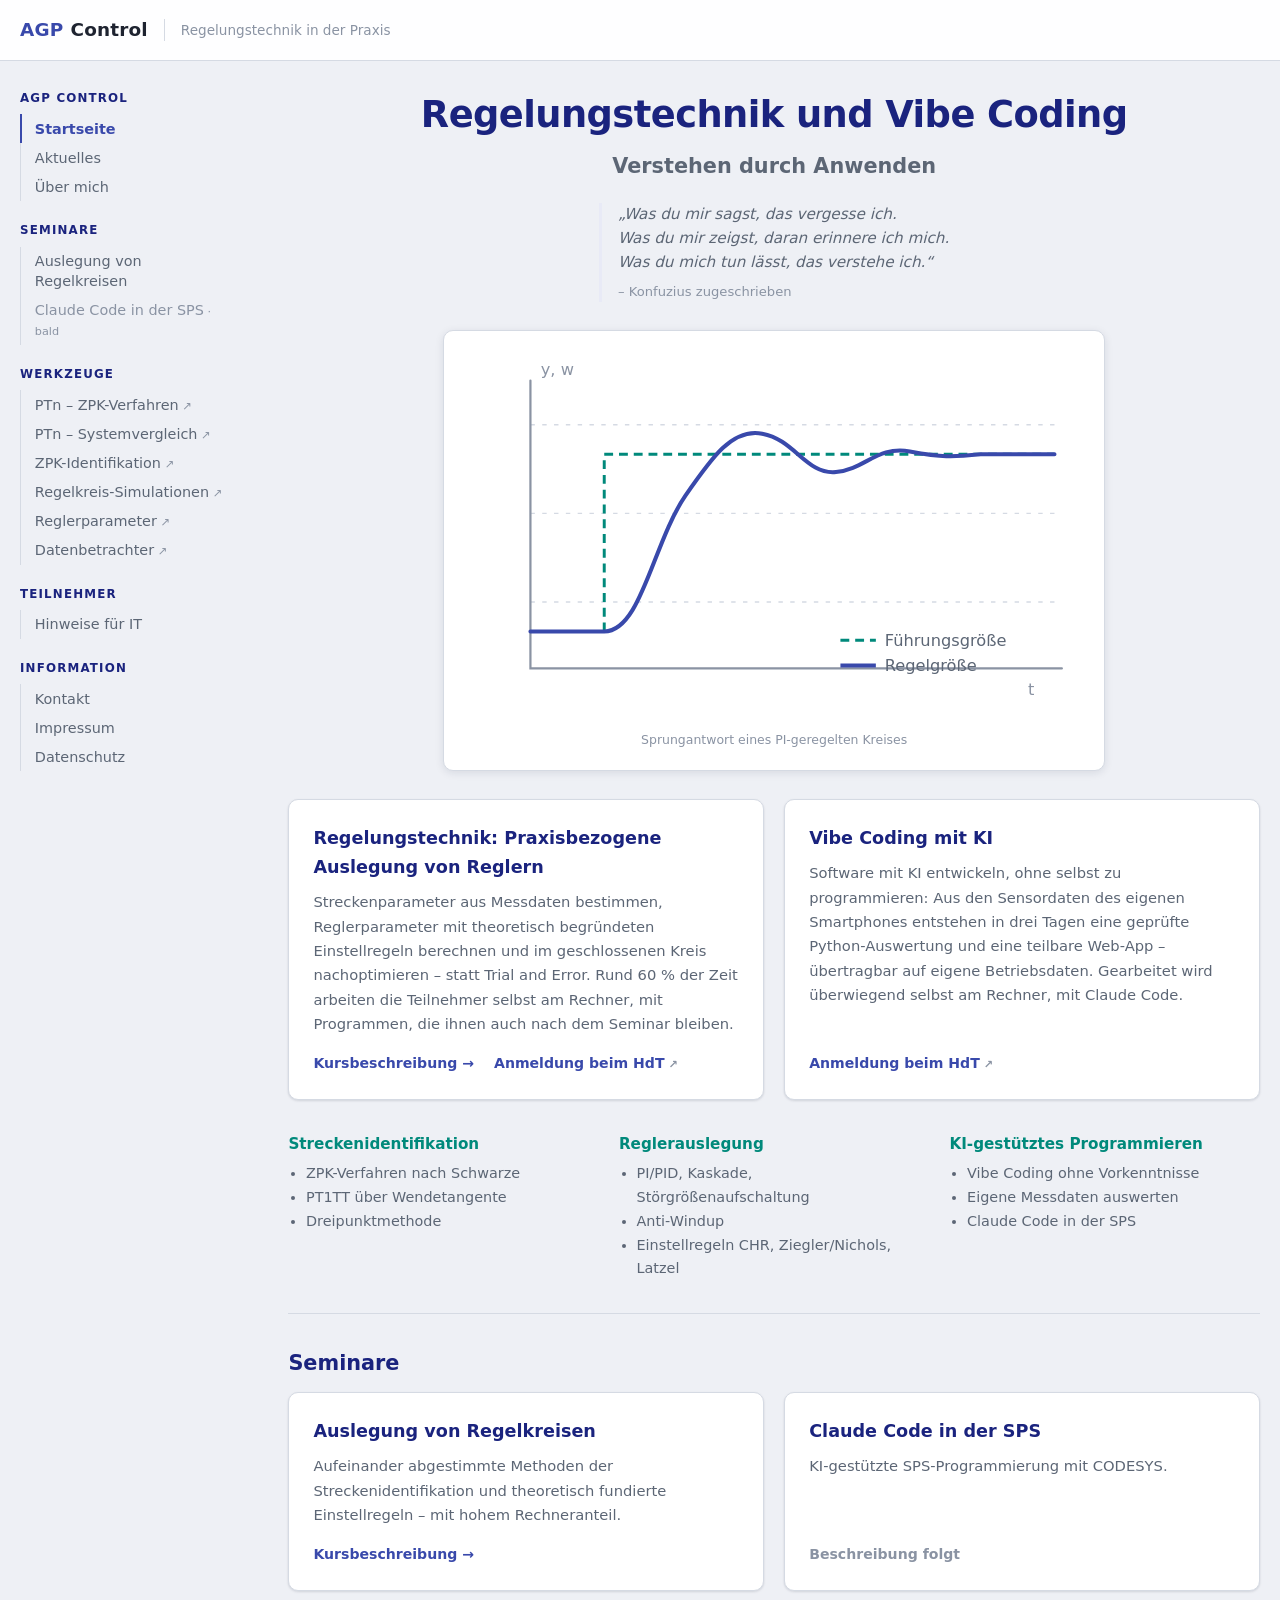
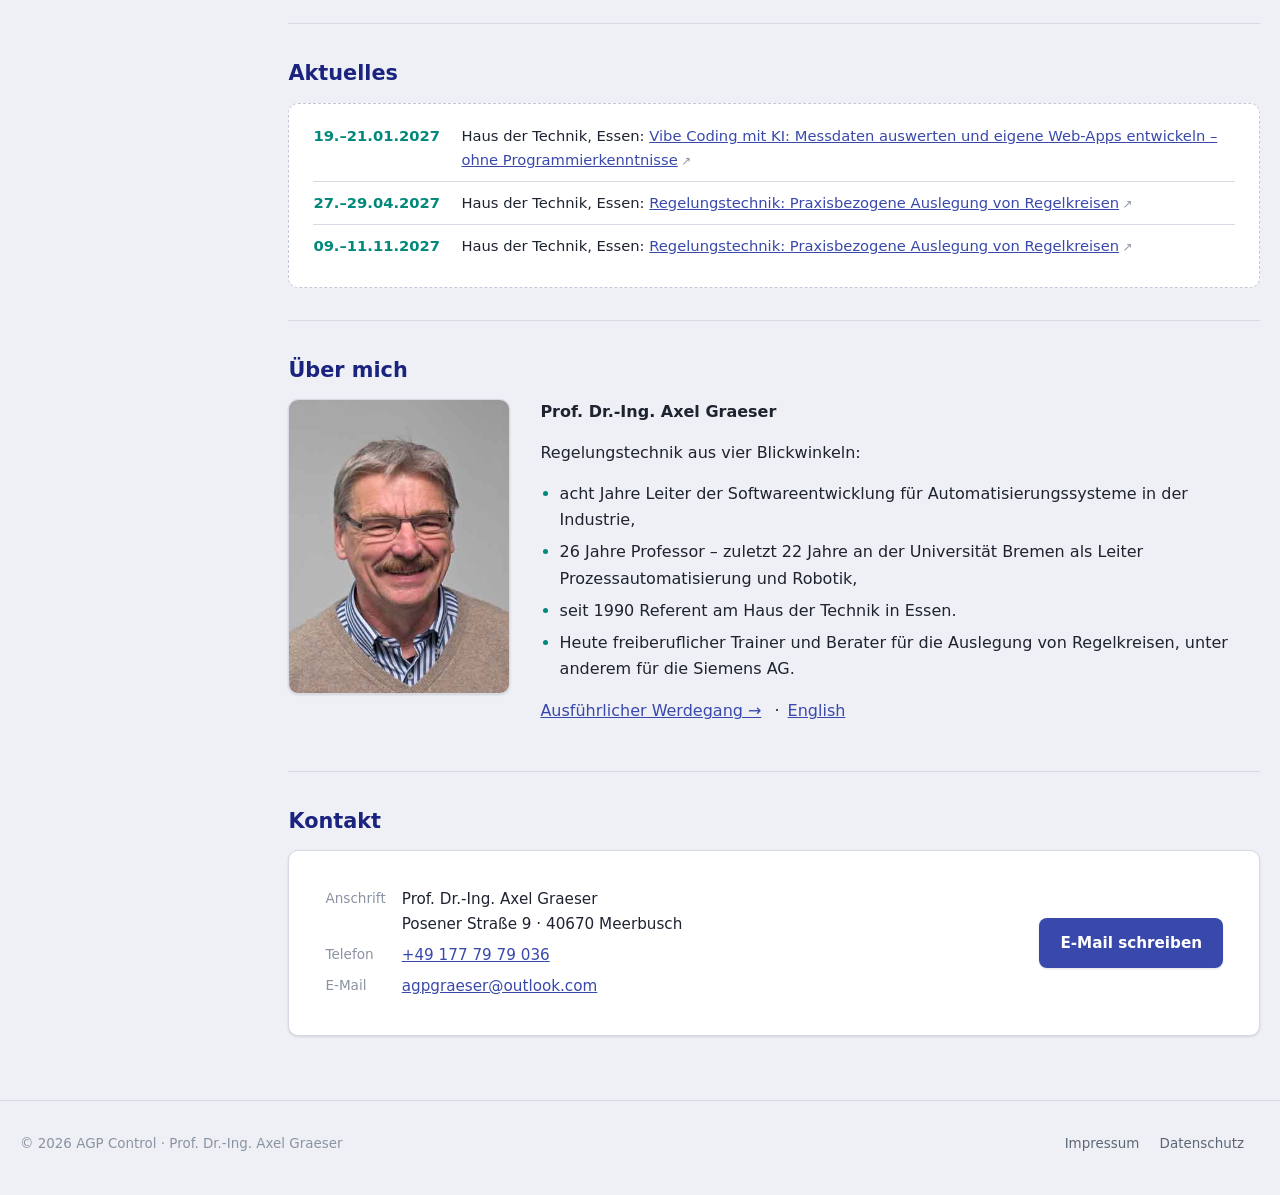
==== commit 034ca504: "Startseite: neuer Kopf mit Titelblock, Zitat und Kurskarten Zentrierter Titel „Regelungstechnik und " ====
--- a/index.html
+++ b/index.html
@@ -33,13 +33,20 @@
 
     <!-- ===================== Willkommen ===================== -->
     <section>
-      <h1>Regelkreise auslegen – und sofort ausprobieren</h1>
-      <p class="vorspann">
-        Seminare zur praxisorientierten Auslegung von Regelkreisen: von der
-        Parameterbestimmung der Strecke bis zur Reglereinstellung. Rund
-        60&nbsp;% der Zeit wird gerechnet und simuliert – mit interaktiven
-        Programmen, die den Teilnehmern auch nach dem Seminar bleiben.
-      </p>
+      <!-- Texte: 20_Texte\Texte Startseite.md -->
+      <header class="titelblock">
+        <h1>Regelungstechnik und Vibe&nbsp;Coding</h1>
+        <p class="unterzeile">Verstehen durch Anwenden</p>
+      </header>
+
+      <figure class="zitat">
+        <blockquote>
+          <p>„Was du mir sagst, das vergesse ich.<br />
+             Was du mir zeigst, daran erinnere ich mich.<br />
+             Was du mich tun lässt, das verstehe ich.“</p>
+        </blockquote>
+        <figcaption>– Konfuzius zugeschrieben</figcaption>
+      </figure>
 
       <figure class="hero-bild">
         <svg viewBox="0 0 420 250" role="img" aria-label="Sprungantwort eines geregelten Systems: Führungsgröße als Sprung, Regelgröße mit leichtem Überschwingen">
@@ -72,6 +79,34 @@
         <figcaption>Sprungantwort eines PI-geregelten Kreises</figcaption>
       </figure>
 
+      <div class="raster raster-2 kurse">
+        <div class="karte">
+          <h3>Regelungstechnik: Praxisbezogene Auslegung von Reglern</h3>
+          <p>Streckenparameter aus Messdaten bestimmen, Reglerparameter mit
+             theoretisch begründeten Einstellregeln berechnen und im
+             geschlossenen Kreis nachoptimieren – statt Trial and Error. Rund
+             60&nbsp;% der Zeit arbeiten die Teilnehmer selbst am Rechner, mit
+             Programmen, die ihnen auch nach dem Seminar bleiben.</p>
+          <p class="kurs-links">
+            <a href="hdt-kurs.html">Kursbeschreibung →</a>
+            <a href="https://www.hdt.de/regelungstechnik-praxisbezogene-auslegung-von-reglern-h010033048/"
+               target="_blank" rel="noopener">Anmeldung beim HdT<span class="nav-extern" aria-label="(neues Fenster)"> ↗</span></a>
+          </p>
+        </div>
+        <div class="karte">
+          <h3>Vibe Coding mit KI</h3>
+          <p>Software mit KI entwickeln, ohne selbst zu programmieren: Aus den
+             Sensordaten des eigenen Smartphones entstehen in drei Tagen eine
+             geprüfte Python-Auswertung und eine teilbare Web-App – übertragbar
+             auf eigene Betriebsdaten. Gearbeitet wird überwiegend selbst am
+             Rechner, mit Claude Code.</p>
+          <p class="kurs-links">
+            <a href="https://www.hdt.de/vibe-coding-mit-ki-messdaten-auswerten-und-eigene-web-apps-entwickeln-ohne-programmierkenntnisse-vv00062/"
+               target="_blank" rel="noopener">Anmeldung beim HdT<span class="nav-extern" aria-label="(neues Fenster)"> ↗</span></a>
+          </p>
+        </div>
+      </div>
+
       <dl class="kompetenzen">
         <div>
           <dt>Streckenidentifikation</dt>
--- a/stil/seite.css
+++ b/stil/seite.css
@@ -119,6 +119,32 @@
   margin-top: auto; padding-top: 1rem;
   font-size: .88rem; font-weight: 650; color: var(--agp-brand);
 }
+
+/* Titelblock der Startseite: Überschrift + Unterzeile, zentriert */
+.titelblock { text-align: center; margin-bottom: 1.5rem; }
+.titelblock h1 { margin-bottom: .35rem; }
+.titelblock .unterzeile { margin: 0; font-size: 1.3rem; font-weight: 600;
+                          color: var(--agp-ink-muted); }
+
+/* Zitat unter der Hauptüberschrift der Startseite */
+.zitat { margin: -.25rem auto 1.75rem; padding-left: 1rem;
+         border-left: 3px solid var(--agp-brand-tint); width: fit-content; max-width: 46ch; }
+/* Bild unter dem Titelblock ebenfalls mittig */
+.inhalt .titelblock ~ .hero-bild { margin-left: auto; margin-right: auto; }
+.zitat blockquote { margin: 0; }
+.zitat p { margin: 0; font-size: .95rem; font-style: italic;
+           line-height: 1.55; color: var(--agp-ink-muted); }
+.zitat figcaption { margin-top: .4rem; font-size: .82rem; color: var(--agp-ink-faint); }
+
+/* Kurzfassungen der Kurse unter dem Bild – Karte mit zwei Links */
+.kurse { margin-bottom: 2rem; }
+.karte .kurs-links {
+  margin-top: auto; padding-top: 1rem;
+  display: flex; flex-wrap: wrap; gap: .4rem 1.25rem;
+  font-size: .88rem; font-weight: 650;
+}
+.karte .kurs-links a { color: var(--agp-brand); text-decoration: none; }
+.karte .kurs-links a:hover { text-decoration: underline; }
 
 /* Werkzeugliste: schmaler als die Seminarkarten */
 .werkzeug { padding: 1.1rem 1.25rem; }
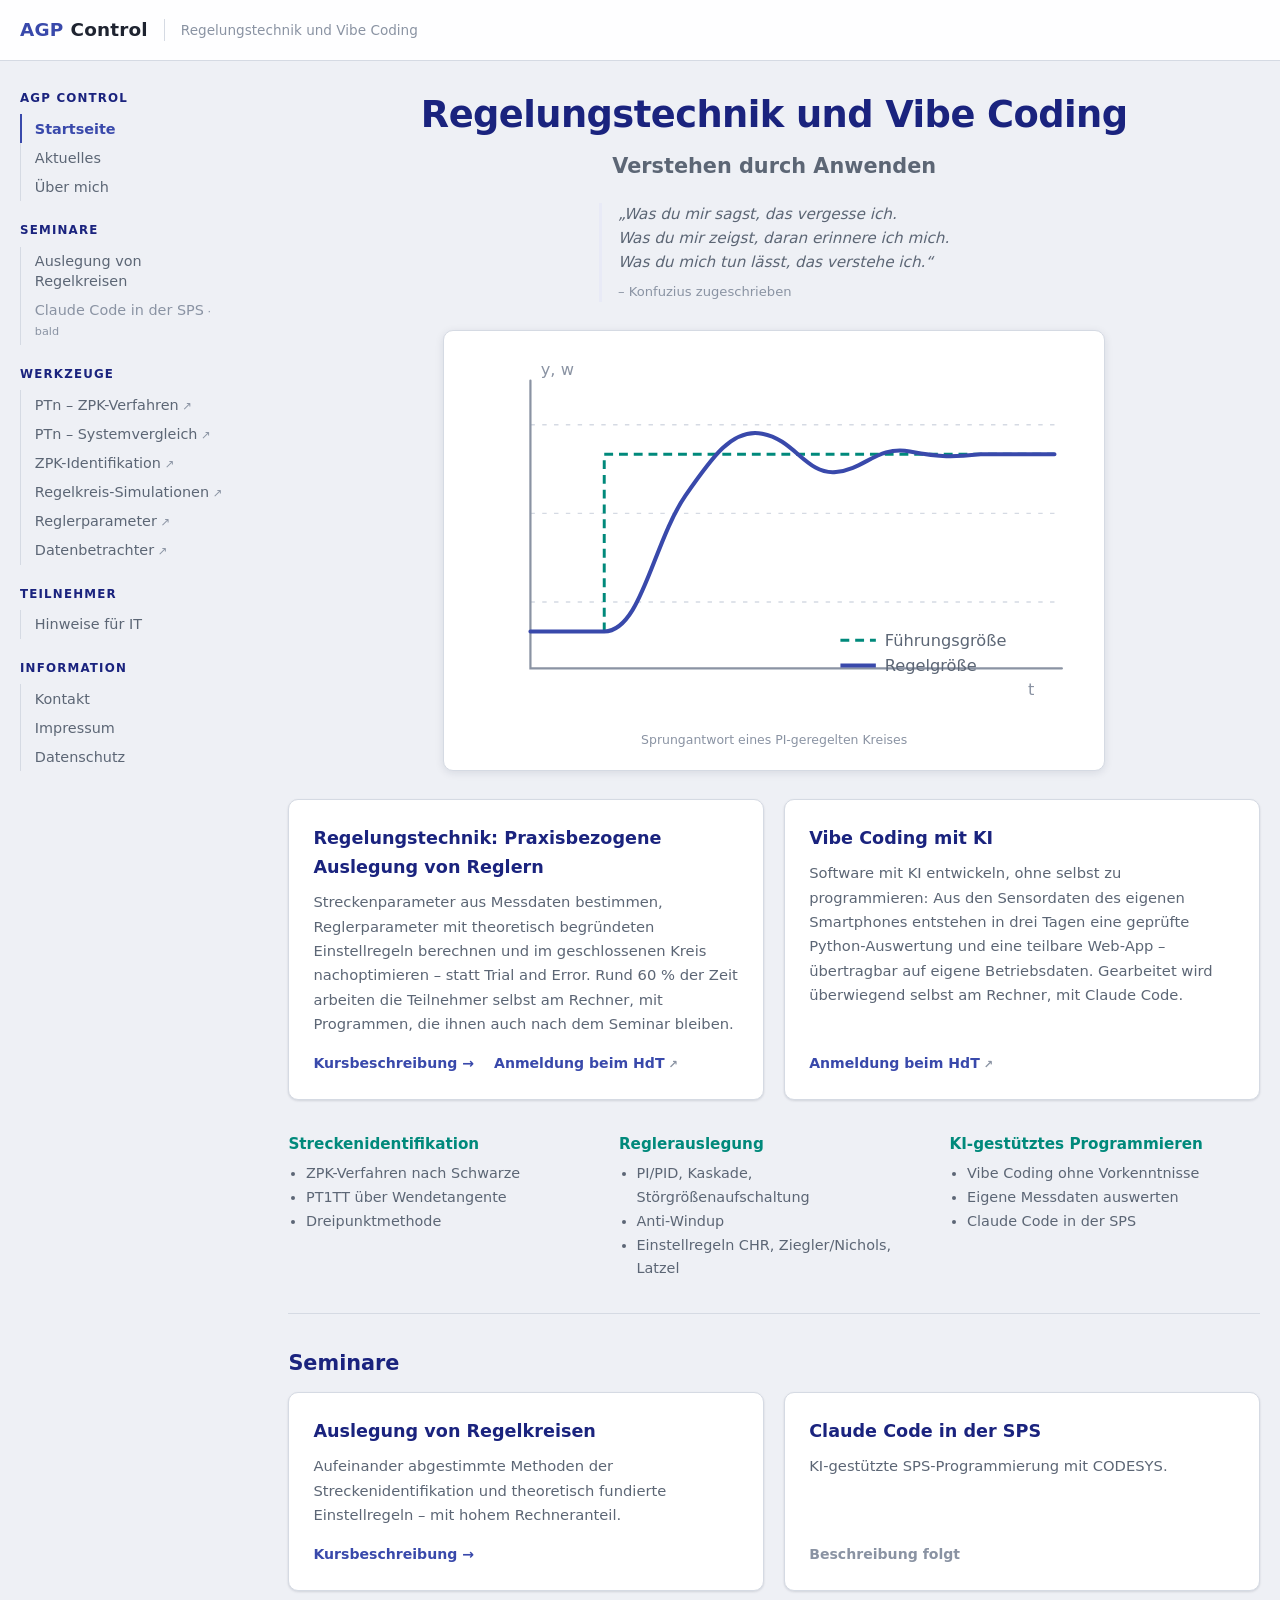
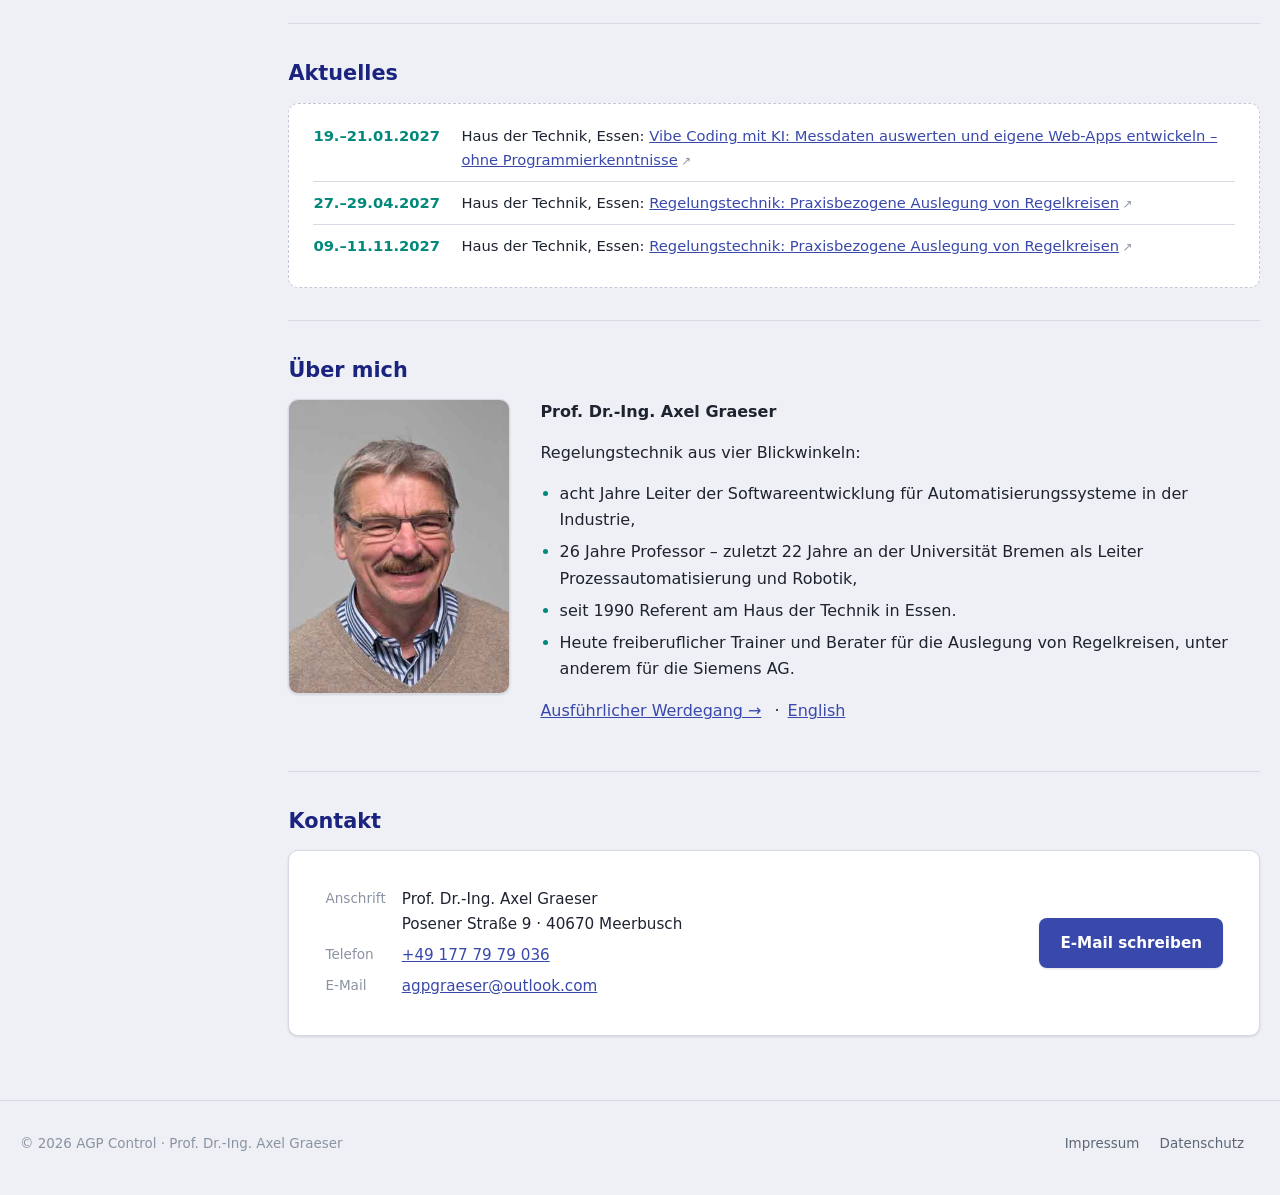
==== commit 7aaab959: "Kopfzeile: „Regelungstechnik und Vibe Coding“ Unterzeile im Seitenkopf aller Seiten und Tab-Titel de" ====
--- a/index.html
+++ b/index.html
@@ -3,7 +3,7 @@
 <head>
   <meta charset="UTF-8" />
   <meta name="viewport" content="width=device-width, initial-scale=1.0" />
-  <title>AGP Control – Regelungstechnik in der Praxis</title>
+  <title>AGP Control – Regelungstechnik und Vibe Coding</title>
   <meta name="description" content="Seminare zur praxisorientierten Auslegung von Regelkreisen und interaktive Web-Programme zur Streckenidentifikation und Reglereinstellung." />
   <link rel="stylesheet" href="stil/agp-design-system.css" />
   <link rel="stylesheet" href="stil/seite.css" />
@@ -18,7 +18,7 @@
 <header class="kopf">
   <div class="wrap">
     <a class="marke" href="index.html"><b>AGP</b> Control</a>
-    <span class="unterzeile">Regelungstechnik in der Praxis</span>
+    <span class="unterzeile">Regelungstechnik und Vibe Coding</span>
     <!-- Menü-Knopf für schmale Bildschirme setzt navigation.js hier ein -->
   </div>
 </header>
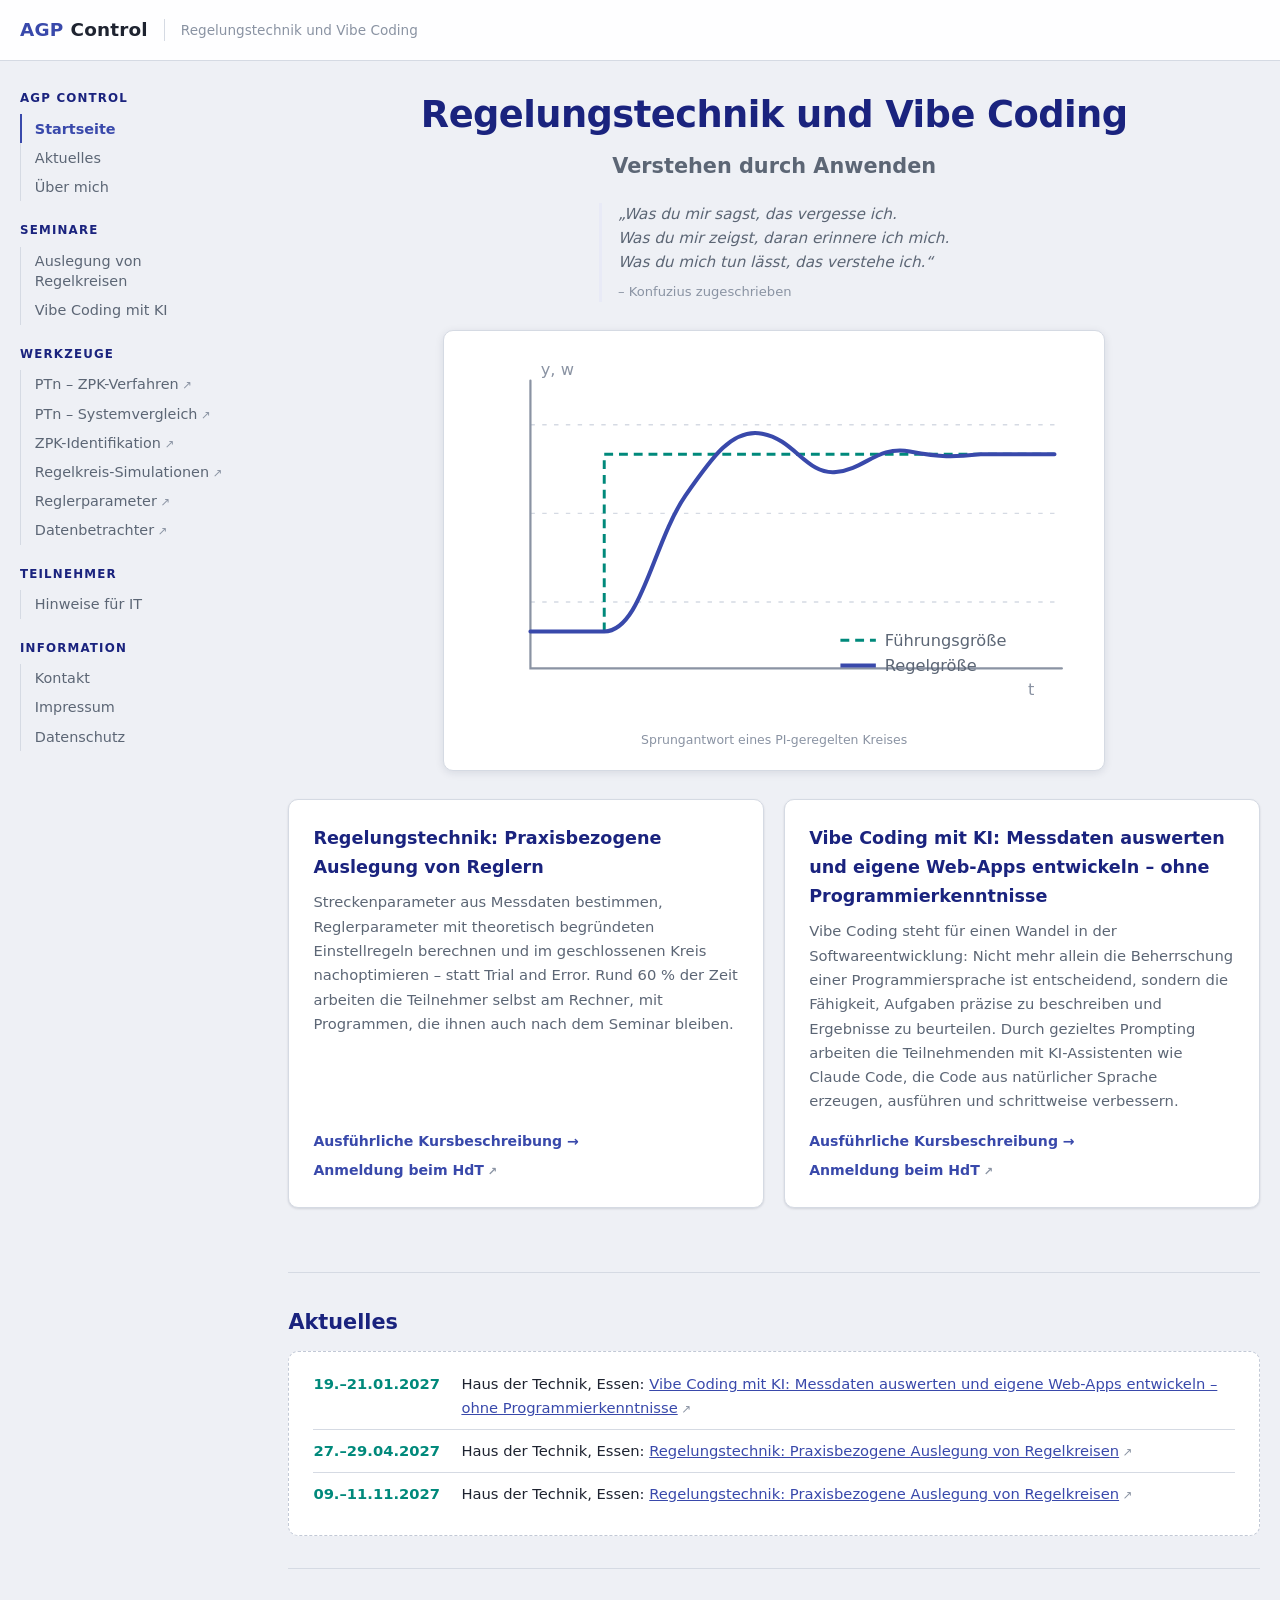
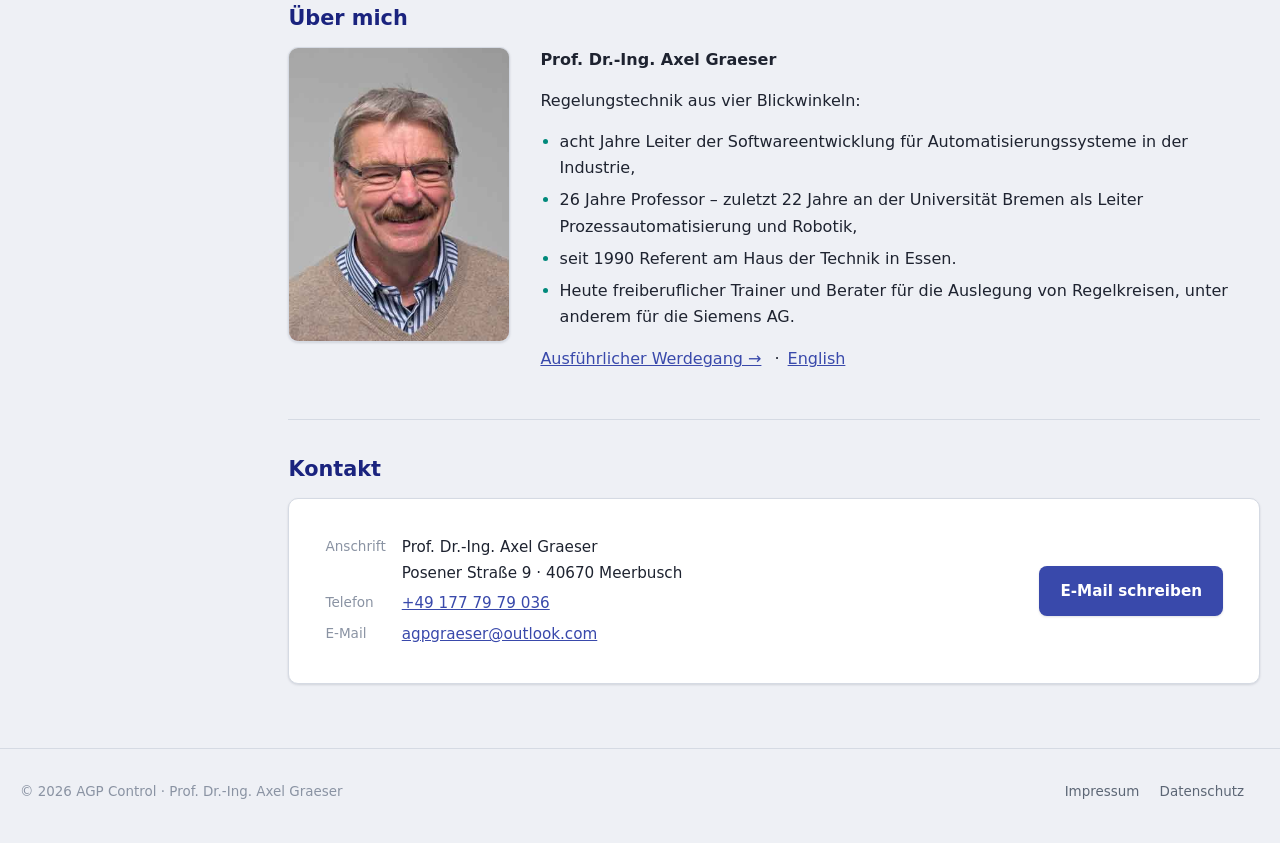
==== commit e578c540: "Kursseite Vibe Coding, Startseite gestrafft - Neue Seite vibecoding-kurs.html: ausführliche Kursbesc" ====
--- a/index.html
+++ b/index.html
@@ -88,85 +88,29 @@
              60&nbsp;% der Zeit arbeiten die Teilnehmer selbst am Rechner, mit
              Programmen, die ihnen auch nach dem Seminar bleiben.</p>
           <p class="kurs-links">
-            <a href="hdt-kurs.html">Kursbeschreibung →</a>
+            <a href="hdt-kurs.html">Ausführliche Kursbeschreibung →</a>
             <a href="https://www.hdt.de/regelungstechnik-praxisbezogene-auslegung-von-reglern-h010033048/"
                target="_blank" rel="noopener">Anmeldung beim HdT<span class="nav-extern" aria-label="(neues Fenster)"> ↗</span></a>
           </p>
         </div>
         <div class="karte">
-          <h3>Vibe Coding mit KI</h3>
-          <p>Software mit KI entwickeln, ohne selbst zu programmieren: Aus den
-             Sensordaten des eigenen Smartphones entstehen in drei Tagen eine
-             geprüfte Python-Auswertung und eine teilbare Web-App – übertragbar
-             auf eigene Betriebsdaten. Gearbeitet wird überwiegend selbst am
-             Rechner, mit Claude Code.</p>
+          <h3>Vibe Coding mit KI: Messdaten auswerten und eigene Web-Apps
+              entwickeln – ohne Programmierkenntnisse</h3>
+          <p>Vibe Coding steht für einen Wandel in der Softwareentwicklung:
+             Nicht mehr allein die Beherrschung einer Programmiersprache ist
+             entscheidend, sondern die Fähigkeit, Aufgaben präzise zu
+             beschreiben und Ergebnisse zu beurteilen. Durch gezieltes
+             Prompting arbeiten die Teilnehmenden mit KI-Assistenten wie
+             Claude Code, die Code aus natürlicher Sprache erzeugen, ausführen
+             und schrittweise verbessern.</p>
           <p class="kurs-links">
+            <a href="vibecoding-kurs.html">Ausführliche Kursbeschreibung →</a>
             <a href="https://www.hdt.de/vibe-coding-mit-ki-messdaten-auswerten-und-eigene-web-apps-entwickeln-ohne-programmierkenntnisse-vv00062/"
                target="_blank" rel="noopener">Anmeldung beim HdT<span class="nav-extern" aria-label="(neues Fenster)"> ↗</span></a>
           </p>
         </div>
       </div>
 
-      <dl class="kompetenzen">
-        <div>
-          <dt>Streckenidentifikation</dt>
-          <dd><ul>
-            <li>ZPK-Verfahren nach Schwarze</li>
-            <li>PT1TT über Wendetangente</li>
-            <li>Dreipunktmethode</li>
-          </ul></dd>
-        </div>
-        <div>
-          <dt>Reglerauslegung</dt>
-          <dd><ul>
-            <li>PI/PID, Kaskade, Störgrößenaufschaltung</li>
-            <li>Anti-Windup</li>
-            <li>Einstellregeln CHR, Ziegler/Nichols, Latzel</li>
-          </ul></dd>
-        </div>
-        <div>
-          <dt>KI-gestütztes Programmieren</dt>
-          <dd><ul>
-            <li>Vibe Coding ohne Vorkenntnisse</li>
-            <li>Eigene Messdaten auswerten</li>
-            <li>Claude Code in der SPS</li>
-          </ul></dd>
-        </div>
-      </dl>
-    </section>
-
-    <!-- ===================== Seminare ===================== -->
-    <section id="seminare">
-      <h2>Seminare</h2>
-      <div class="raster raster-2">
-        <a class="karte" href="hdt-kurs.html">
-          <h3>Auslegung von Regelkreisen</h3>
-          <p>Aufeinander abgestimmte Methoden der Streckenidentifikation und
-             theoretisch fundierte Einstellregeln – mit hohem Rechneranteil.</p>
-          <span class="pfeil">Kursbeschreibung →</span>
-        </a>
-        <!-- VORUEBERGEHEND AUSGEBLENDET (2026-11-18, Axel): Werkzeugseiten
-             nicht ueber die Startseite erreichbar. Zum Zurueckholen den
-             Kommentar entfernen, ebenso in stil/navigation.js.
-        <a class="karte" href="siemens.html">
-          <h3>AGP_S Inhouse-Schulung</h3>
-          <p>PT1TT-Verfahren über Wendetangente und Dreipunktmethode, dazu die
-             passende Reglerparametrierung nach CHR und Ziegler/Nichols.</p>
-          <span class="pfeil">Werkzeuge der Schulung →</span>
-        </a>
-        <a class="karte" href="vibecoding.html">
-          <h3>Vibe Coding</h3>
-          <p>Dreitägiger Hands-on-Einstieg in KI-gestützte Entwicklung – für
-             Techniker, Meister und Ingenieure, ohne Programmierkenntnisse.</p>
-          <span class="pfeil">Zum Kurs →</span>
-        </a>
-        -->
-        <div class="karte">
-          <h3>Claude Code in der SPS</h3>
-          <p>KI-gestützte SPS-Programmierung mit CODESYS.</p>
-          <span class="pfeil" style="color:var(--agp-ink-faint)">Beschreibung folgt</span>
-        </div>
-      </div>
     </section>
 
     <!-- ===================== Aktuelles ===================== -->
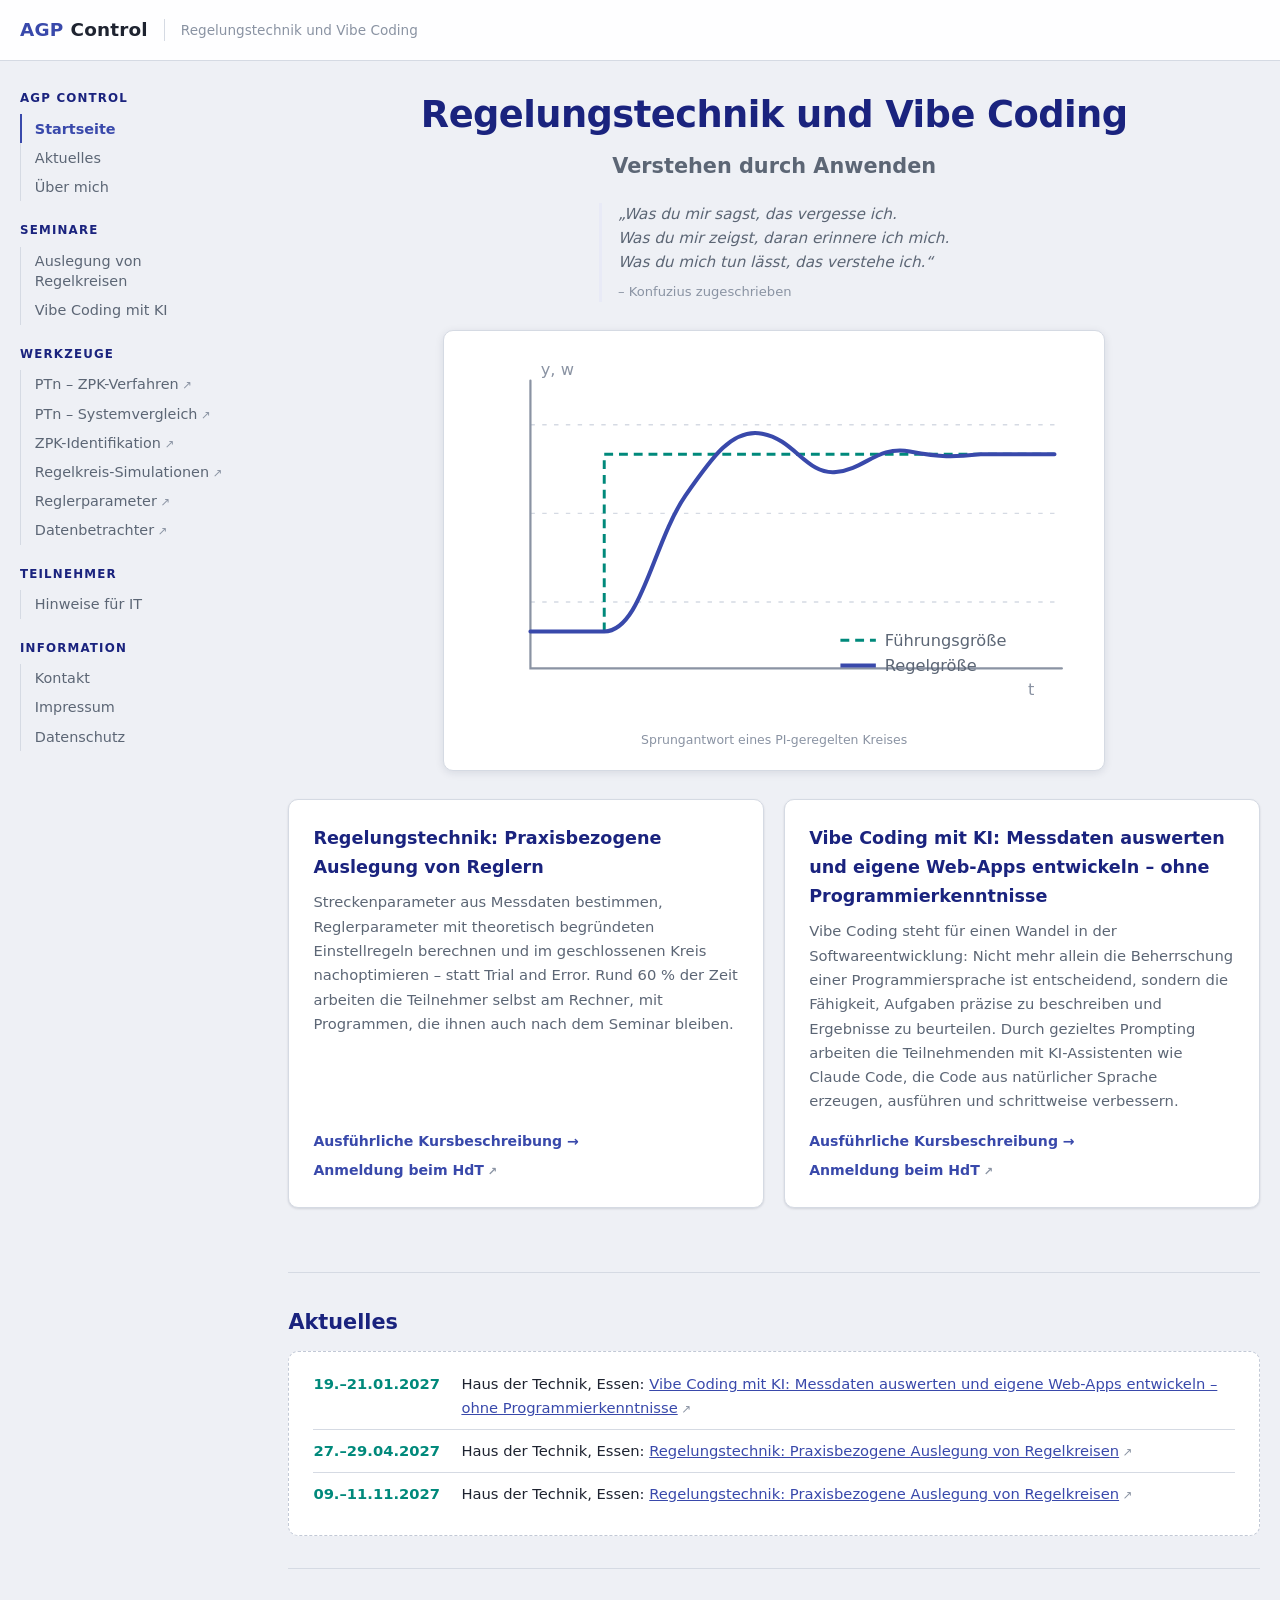
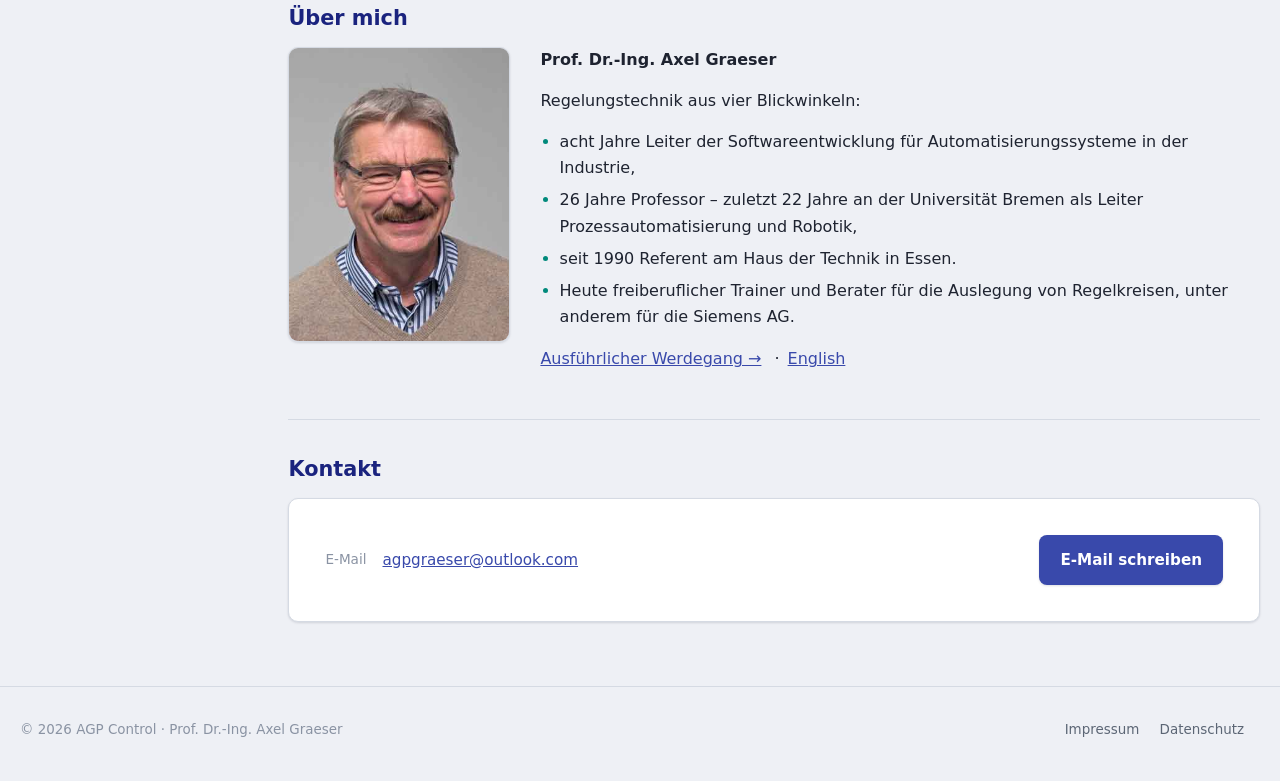
==== commit 3fd1ada0: "Startseite: Anschrift und Telefon aus Kontakt entfernt Co-Authored-By: Claude Opus 5.5 <noreply@anth" ====
--- a/index.html
+++ b/index.html
@@ -170,10 +170,6 @@
       <h2>Kontakt</h2>
       <div class="kontakt-karte">
         <dl>
-          <dt>Anschrift</dt>
-          <dd>Prof. Dr.-Ing. Axel Graeser<br />Posener Straße 9 · 40670 Meerbusch</dd>
-          <dt>Telefon</dt>
-          <dd><a href="tel:+491777979036">+49 177 79 79 036</a></dd>
           <dt>E-Mail</dt>
           <dd><a href="mailto:agpgraeser@outlook.com">agpgraeser@outlook.com</a></dd>
         </dl>
